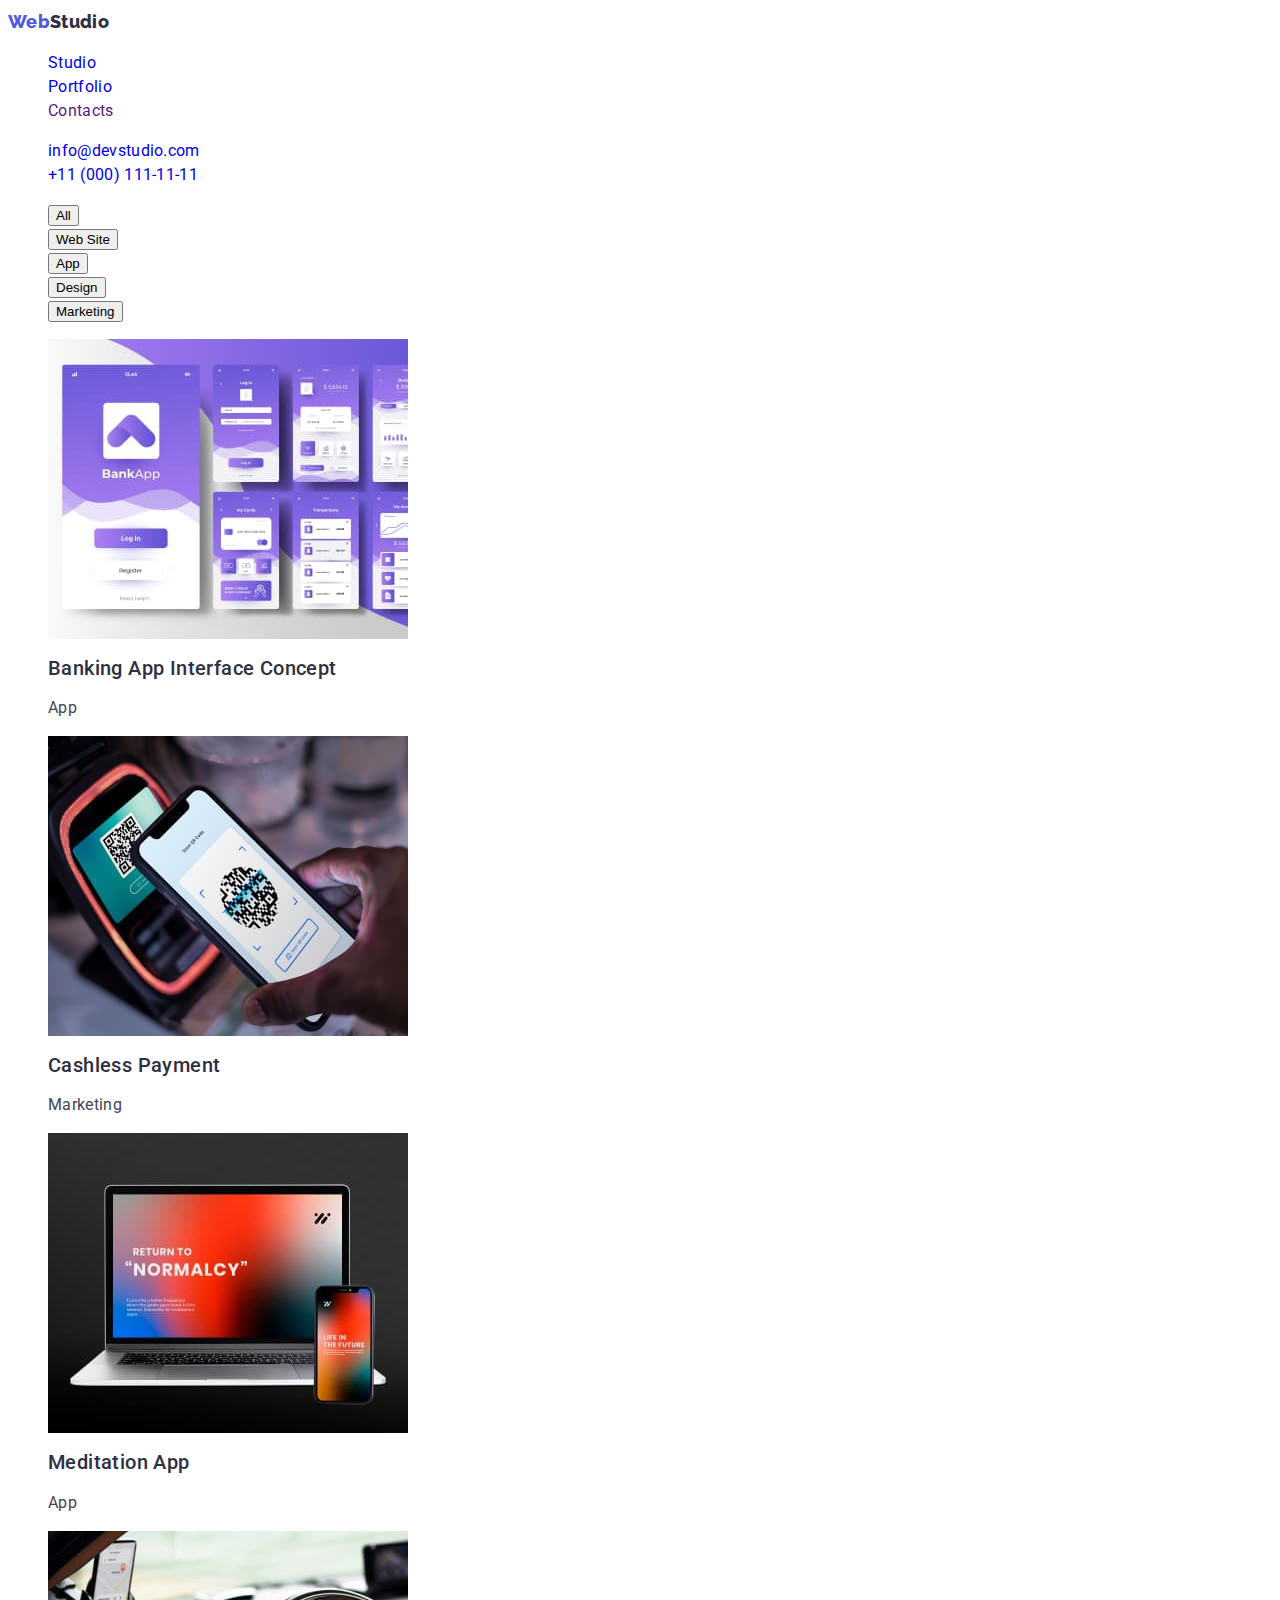
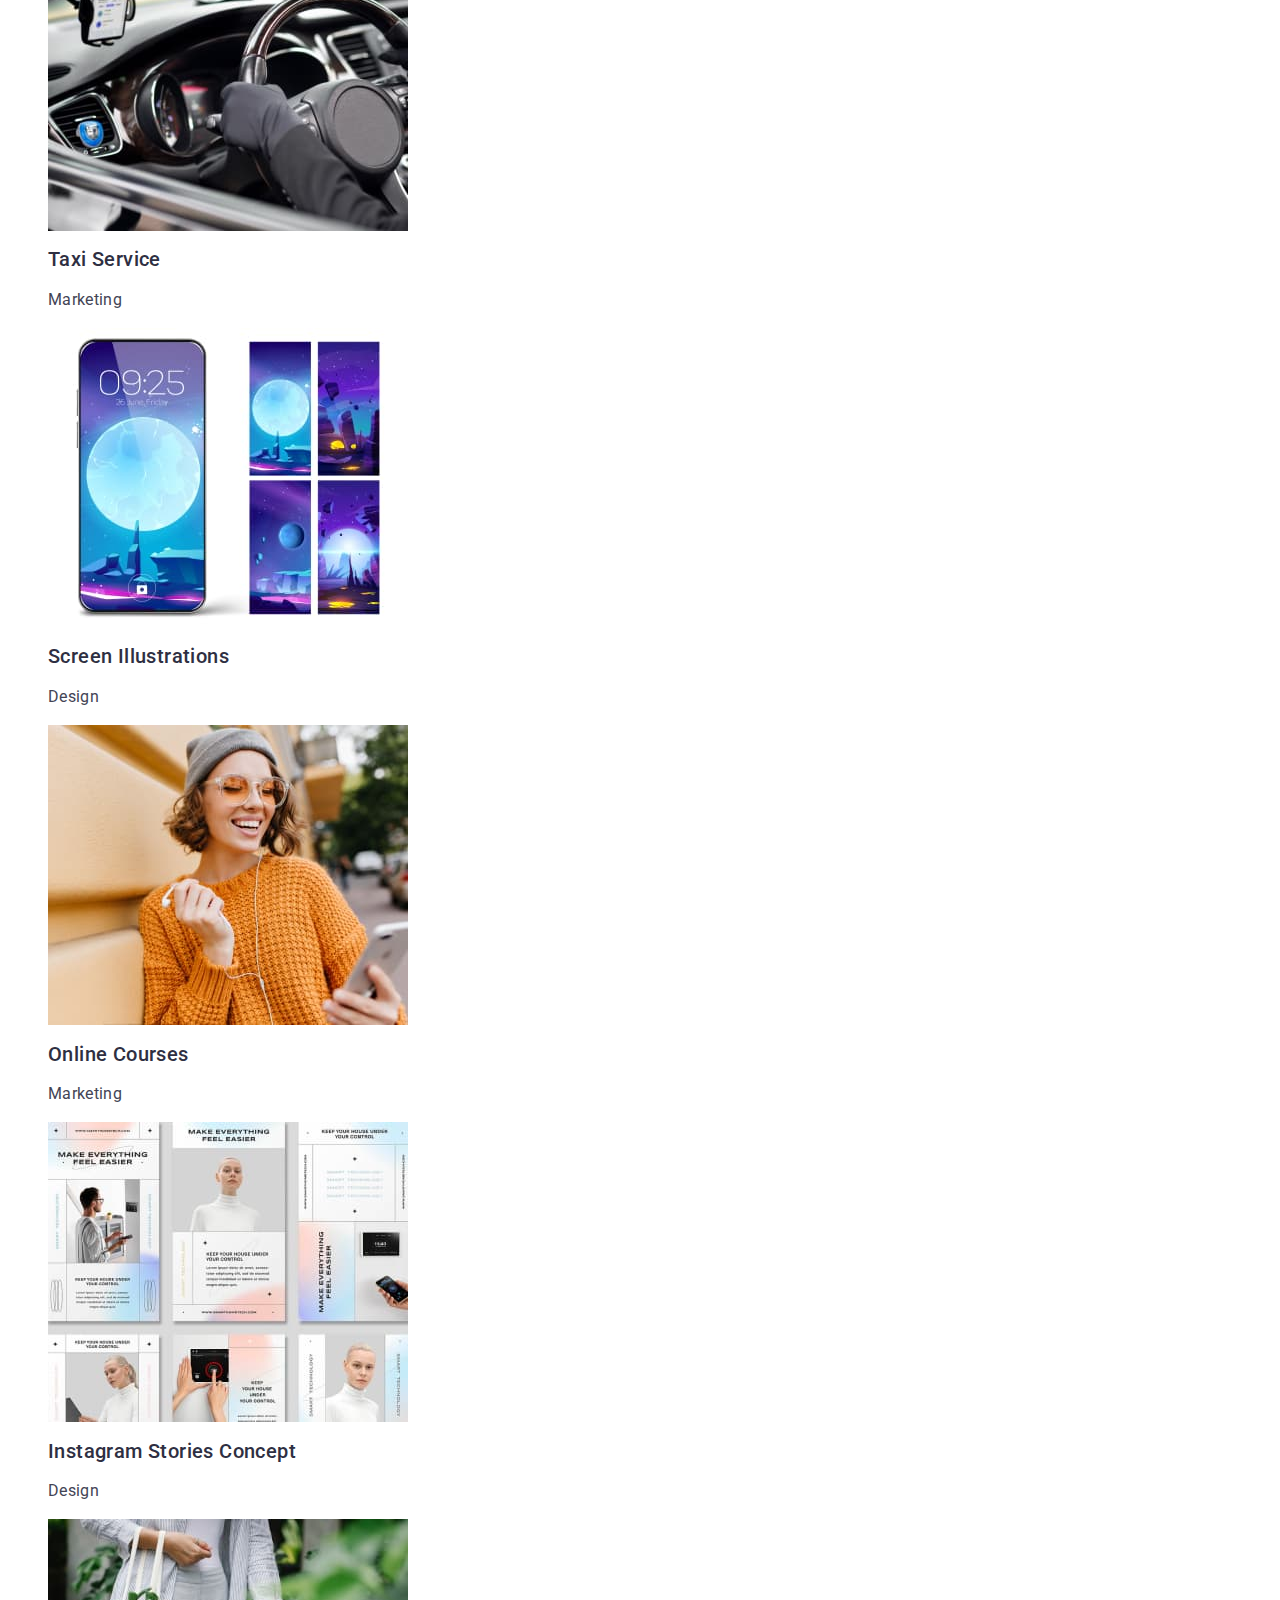
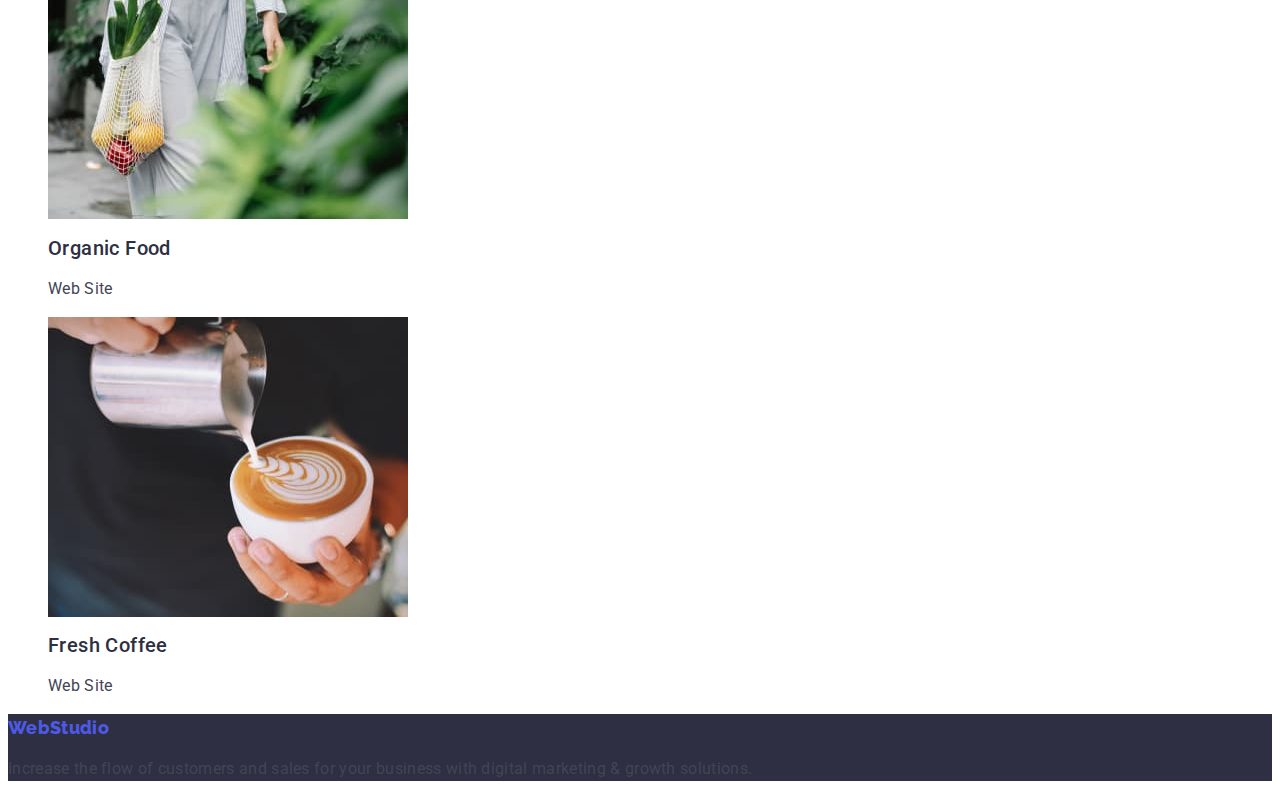
==== portfolio.html @ 710c5936 "create-start" ====
<!DOCTYPE html>
<html lang="en">
  <head>
    <meta charset="UTF-8" />
    <meta http-equiv="X-UA-Compatible" content="IE=edge" />
    <meta name="viewport" content="width=device-width, initial-scale=1.0" />
    <title>WebStudio</title>
    <link rel="preconnect" href="https://fonts.googleapis.com" />
    <link rel="preconnect" href="https://fonts.gstatic.com" crossorigin />
    <link rel="preconnect" href="https://fonts.googleapis.com" />
    <link rel="preconnect" href="https://fonts.gstatic.com" crossorigin />
    <link
      href="https://fonts.googleapis.com/css2?family=Raleway:wght@800&family=Roboto:wght@500;700&display=swap"
      rel="stylesheet"
    />
    <link rel="stylesheet" href="./css/style.css" />
  </head>
  <body class="page">
    <header>
      <nav>
        <a href="./index.html" class="header-logo link"
          >Web<span class="header-logo-accent">Studio</span></a
        >

        <ul class="site-nav-list list">
          <li>
            <a href="./index.html" class="site-nav-link link">Studio</a>
          </li>
          <li>
            <a href="./portfolio.html" class="site-nav-link link">Portfolio</a>
          </li>
          <li>
            <a href="" class="site-nav-link link">Contacts</a>
          </li>
        </ul>
      </nav>
      <address class="main-address">
        <ul class="contacts list">
          <li>
            <a href="mailto:info@devstudio.com" class="contacts-link link"
              >info@devstudio.com</a
            >
          </li>
          <li>
            <a href="tel:+110001111111" class="contacts-link link"
              >+11 (000) 111-11-11</a
            >
          </li>
        </ul>
      </address>
    </header>
    <main>
      <!-- Section Filter -->
      <section>
        <h1 hidden>Gallery</h1>
        <ul class="filters-list list">
          <li>
            <button type="button" class="filter-btn">All</button>
          </li>
          <li>
            <button type="button" class="filter-btn">Web Site</button>
          </li>
          <li>
            <button type="button" class="filter-btn">App</button>
          </li>
          <li>
            <button type="button" class="filter-btn">Design</button>
          </li>
          <li>
            <button type="button" class="filter-btn">Marketing</button>
          </li>
        </ul>

        <ul class="portfolio-list list">
          <li class="portfolio-item">
            <a class="portfolio-link link" href="">
              <img
                src="./images/portfolio/banking.jpg"
                alt="banking"
                width="360"
              />
              <h2 class="card-title">Banking App Interface Concept</h2>
              <p class="card-types">App</p>
            </a>
          </li>

          <li class="portfolio-item">
            <a class="portfolio-link link" href="">
              <img
                src="./images/portfolio/cashless.jpg"
                alt="cashless"
                width="360"
              />
              <h2 class="card-title">Cashless Payment</h2>
              <p class="card-types">Marketing</p>
            </a>
          </li>

          <li class="portfolio-item">
            <a class="portfolio-link link" href="">
              <img
                src="./images/portfolio/meditation.jpg"
                alt="meditation app"
                width="360"
              />
              <h2 class="card-title">Meditation App</h2>
              <p class="card-types">App</p>
            </a>
          </li>

          <li class="portfolio-item">
            <a class="portfolio-link link" href="">
              <img
                src="./images/portfolio/taxi-service.jpg"
                alt="taxi-service"
                width="360"
              />
              <h2 class="card-title">Taxi Service</h2>
              <p class="card-types">Marketing</p>
            </a>
          </li>

          <li class="portfolio-item">
            <a class="portfolio-link link" href="">
              <img
                src="./images/portfolio/screen.jpg"
                alt="screen"
                width="360"
              />
              <h2 class="card-title">Screen Illustrations</h2>
              <p class="card-types">Design</p>
            </a>
          </li>

          <li class="portfolio-item">
            <a class="portfolio-link link" href="">
              <img
                src="./images/portfolio/online-courses.jpg"
                alt="online courses"
                width="360"
              />
              <h2 class="card-title">Online Courses</h2>
              <p class="card-types">Marketing</p>
            </a>
          </li>

          <li class="portfolio-item">
            <a class="portfolio-link link" href="">
              <img
                src="./images/portfolio/instagram.jpg"
                alt="instagram stories"
                width="360"
              />
              <h2 class="card-title">Instagram Stories Concept</h2>
              <p class="card-types">Design</p>
            </a>
          </li>

          <li class="portfolio-item">
            <a class="portfolio-link link" href="">
              <img
                src="./images/portfolio/organic-food.jpg"
                alt="organic food"
                width="360"
              />
              <h2 class="card-title">Organic Food</h2>
              <p class="card-types">Web Site</p>
            </a>
          </li>

          <li class="portfolio-item">
            <a class="portfolio-link link" href="">
              <img
                src="./images/portfolio/fresh-coffee.jpg"
                alt="fresh coffee"
                width="360"
              />
              <h2 class="card-title">Fresh Coffee</h2>
              <p class="card-types">Web Site</p>
            </a>
          </li>
        </ul>
      </section>
    </main>
    <footer class="footer-main">
      <a href="./index.html" class="header-logo link"
        >Web<span class="footer-logo">Studio</span></a
      >
      <p class="footer-info">
        Increase the flow of customers and sales for your business with digital
        marketing & growth solutions.
      </p>
    </footer>
  </body>
</html>
<!-- comment -->
---- css/style.css ----
body {
    color: var(--primary-text-color);
    font-family: 'Roboto', sans-serif;
    font-size: 16px;
    line-height: 1.5;
    letter-spacing: 0.02em;
    background-color: var(--hero-color);
}

img {
    display: block;
}

:root {
    --primary-text-color: #434455;
    --title-text-color: #2e2f42;
    --accent-color: #4d5ae5;
    --hero-color: #ffffff;
    --button-second-color: #404bbf;
    --footer-logo-color: #F4F4FD;
    --filter-border-color: #E7E9FC;
}

.visually-hidden {
    position: absolute;
    white-space: nowrap;
    width: 1px;
    height: 1px;
    overflow: hidden;
    border: 0;
    padding: 0;
    clip: rect(0 0 0 0);
    clip-path: inset(50%);
    margin: -1px;
}

.list {
    list-style: none;
}

.link {
    text-decoration: none;
}

/* Header */

.header-logo {
    color: var(--title-text-color);
    color: var(--accent-color);
    font-weight: 800;
    font-family: 'Raleway', sans-serif;
    font-size: 18px;
}

.header-logo-accent {
    color: var(--accent-color);
    color: var(--title-text-color);
}


img {
    color: var(--button-second-color);
}

.site-nav-link.current {
    color: var(--accent-color);
}


.main-address {
    font-style: normal;
}

/* About Section */




.about-title {
    color: var(--title-text-color);
    font-weight: 700;
    font-weight: 500;
    font-size: 20px;
    line-height: 1.2;
    letter-spacing: 0.02em;

}

/* Footer */

.footer-main {
    background-color: var(--title-text-color);
}


.card-title {
    font-weight: 500;
    font-size: 20px;
    line-height: 1.5;
    line-height: 1.2;
    letter-spacing: 0.02em;
    color: var(--title-text-color);
}

.card-types {
    color: var(--primary-text-color);
    font-size: 16px;
    line-height: 1.5;
    letter-spacing: 0.02em;
}
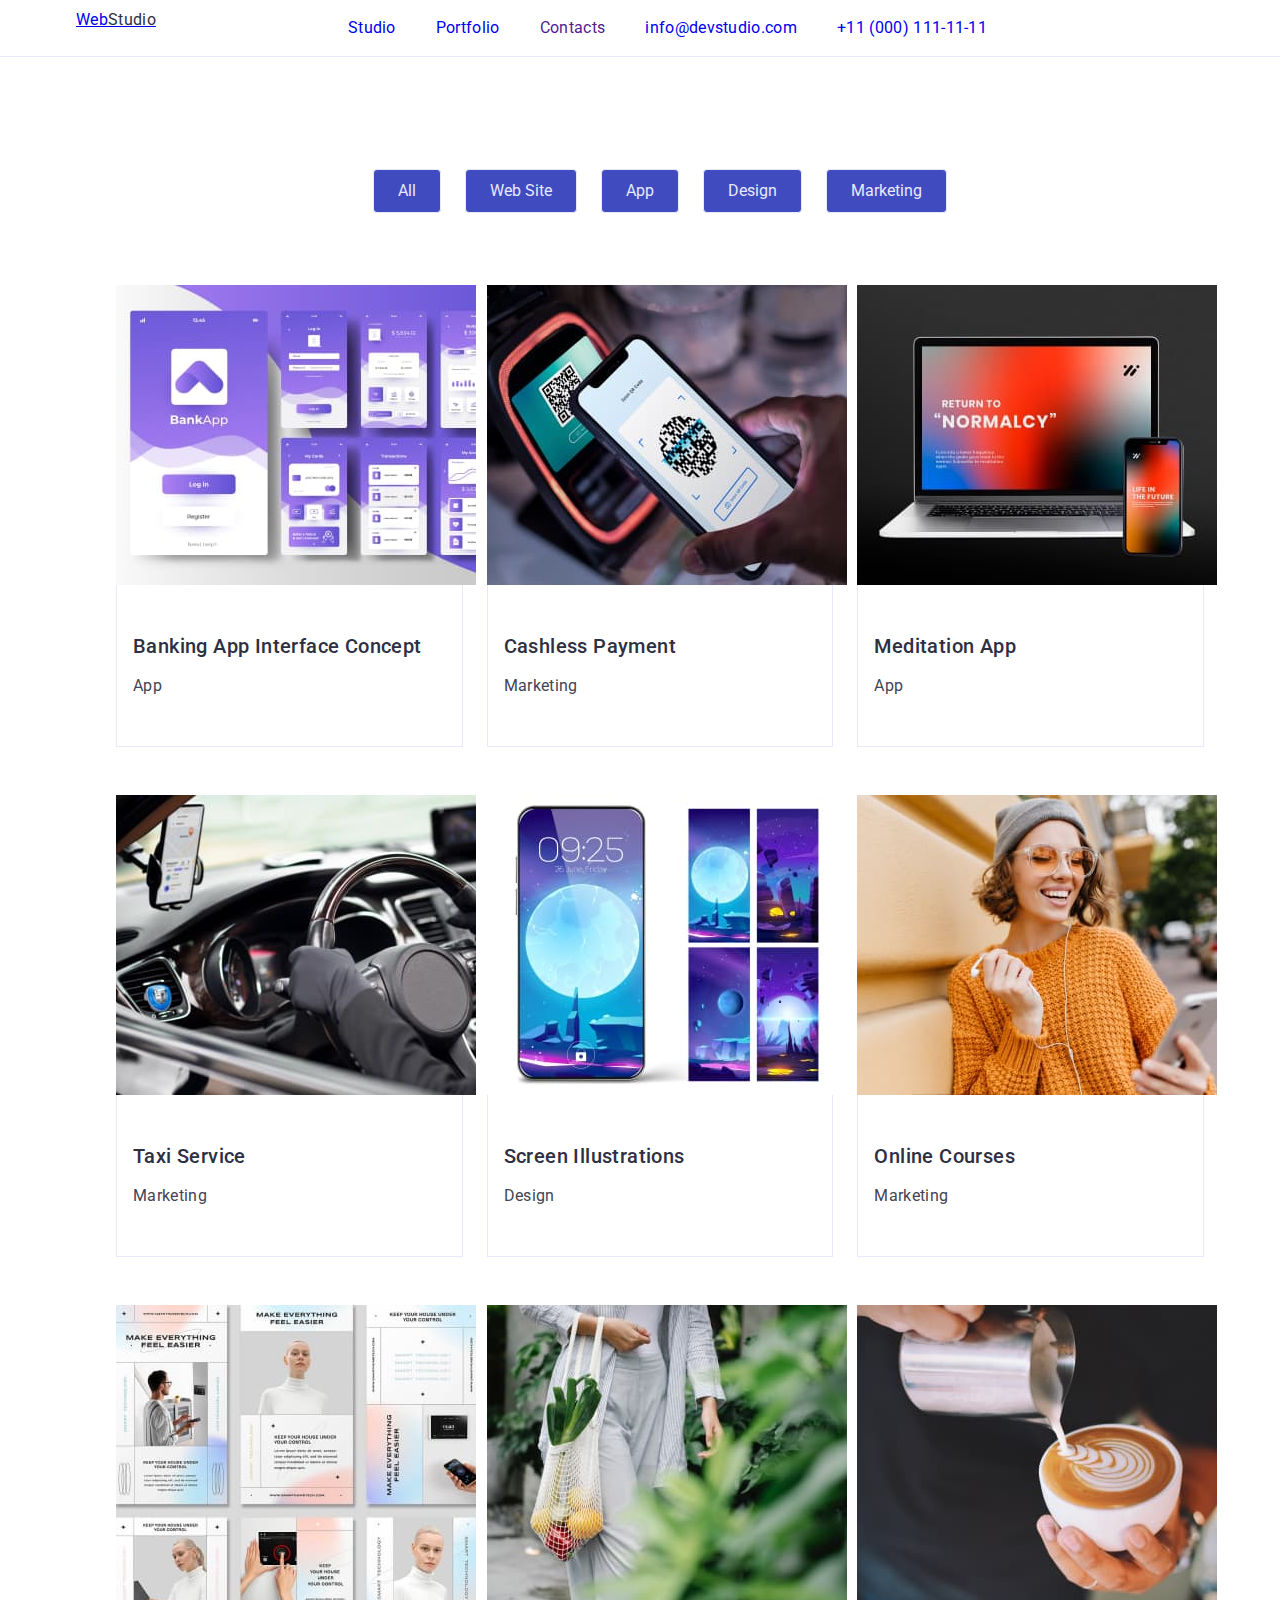
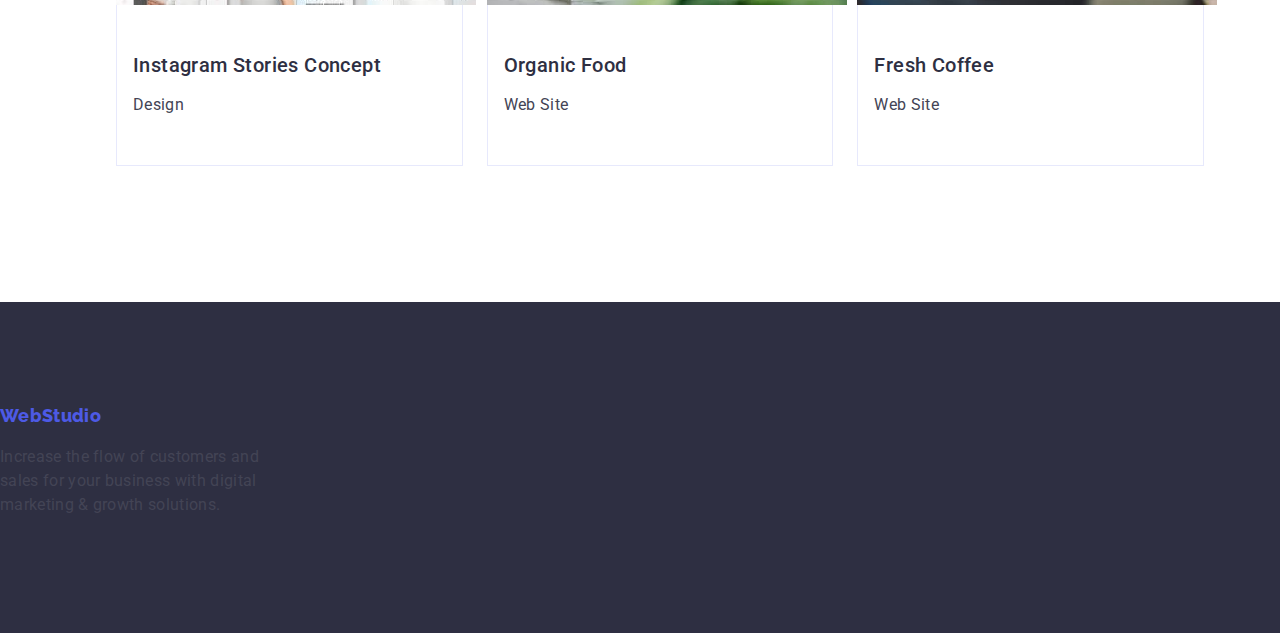
==== commit b4d6ebd4: "validator" ====
--- a/portfolio.html
+++ b/portfolio.html
@@ -13,174 +13,203 @@
       href="https://fonts.googleapis.com/css2?family=Raleway:wght@800&family=Roboto:wght@500;700&display=swap"
       rel="stylesheet"
     />
+    <link
+      rel="stylesheet"
+      href="https://cdn.jsdelivr.net/npm/modern-normalize@1.1.0/modern-normalize.min.css"
+    />
     <link rel="stylesheet" href="./css/style.css" />
   </head>
   <body class="page">
-    <header>
-      <nav>
-        <a href="./index.html" class="header-logo link"
-          >Web<span class="header-logo-accent">Studio</span></a
-        >
-
-        <ul class="site-nav-list list">
-          <li>
-            <a href="./index.html" class="site-nav-link link">Studio</a>
-          </li>
-          <li>
-            <a href="./portfolio.html" class="site-nav-link link">Portfolio</a>
-          </li>
-          <li>
-            <a href="" class="site-nav-link link">Contacts</a>
-          </li>
-        </ul>
-      </nav>
-      <address class="main-address">
-        <ul class="contacts list">
-          <li>
-            <a href="mailto:info@devstudio.com" class="contacts-link link"
-              >info@devstudio.com</a
-            >
-          </li>
-          <li>
-            <a href="tel:+110001111111" class="contacts-link link"
-              >+11 (000) 111-11-11</a
-            >
-          </li>
-        </ul>
-      </address>
+    <header class="header-page">
+      <div class="container-nav">
+        <nav class="portfolio">
+          <a href="./index.html" class="header-logo-link"
+            >Web<span class="header-logo-accent">Studio</span></a
+          >
+
+          <ul class="site-nav-list list">
+            <li>
+              <a href="./index.html" class="site-nav-link link">Studio</a>
+            </li>
+            <li>
+              <a href="./portfolio.html" class="site-nav-link link"
+                >Portfolio</a
+              >
+            </li>
+            <li>
+              <a href="" class="site-nav-link link">Contacts</a>
+            </li>
+          </ul>
+        </nav>
+        <address class="main-address">
+          <ul class="contacts list">
+            <li>
+              <a href="mailto:info@devstudio.com" class="contacts-link link"
+                >info@devstudio.com</a
+              >
+            </li>
+            <li>
+              <a href="tel:+110001111111" class="contacts-link link"
+                >+11 (000) 111-11-11</a
+              >
+            </li>
+          </ul>
+        </address>
+      </div>
     </header>
     <main>
       <!-- Section Filter -->
-      <section>
-        <h1 hidden>Gallery</h1>
-        <ul class="filters-list list">
-          <li>
-            <button type="button" class="filter-btn">All</button>
-          </li>
-          <li>
-            <button type="button" class="filter-btn">Web Site</button>
-          </li>
-          <li>
-            <button type="button" class="filter-btn">App</button>
-          </li>
-          <li>
-            <button type="button" class="filter-btn">Design</button>
-          </li>
-          <li>
-            <button type="button" class="filter-btn">Marketing</button>
-          </li>
-        </ul>
-
-        <ul class="portfolio-list list">
-          <li class="portfolio-item">
-            <a class="portfolio-link link" href="">
-              <img
-                src="./images/portfolio/banking.jpg"
-                alt="banking"
-                width="360"
-              />
-              <h2 class="card-title">Banking App Interface Concept</h2>
-              <p class="card-types">App</p>
-            </a>
-          </li>
-
-          <li class="portfolio-item">
-            <a class="portfolio-link link" href="">
-              <img
-                src="./images/portfolio/cashless.jpg"
-                alt="cashless"
-                width="360"
-              />
-              <h2 class="card-title">Cashless Payment</h2>
-              <p class="card-types">Marketing</p>
-            </a>
-          </li>
-
-          <li class="portfolio-item">
-            <a class="portfolio-link link" href="">
-              <img
-                src="./images/portfolio/meditation.jpg"
-                alt="meditation app"
-                width="360"
-              />
-              <h2 class="card-title">Meditation App</h2>
-              <p class="card-types">App</p>
-            </a>
-          </li>
-
-          <li class="portfolio-item">
-            <a class="portfolio-link link" href="">
-              <img
-                src="./images/portfolio/taxi-service.jpg"
-                alt="taxi-service"
-                width="360"
-              />
-              <h2 class="card-title">Taxi Service</h2>
-              <p class="card-types">Marketing</p>
-            </a>
-          </li>
-
-          <li class="portfolio-item">
-            <a class="portfolio-link link" href="">
-              <img
-                src="./images/portfolio/screen.jpg"
-                alt="screen"
-                width="360"
-              />
-              <h2 class="card-title">Screen Illustrations</h2>
-              <p class="card-types">Design</p>
-            </a>
-          </li>
-
-          <li class="portfolio-item">
-            <a class="portfolio-link link" href="">
-              <img
-                src="./images/portfolio/online-courses.jpg"
-                alt="online courses"
-                width="360"
-              />
-              <h2 class="card-title">Online Courses</h2>
-              <p class="card-types">Marketing</p>
-            </a>
-          </li>
-
-          <li class="portfolio-item">
-            <a class="portfolio-link link" href="">
-              <img
-                src="./images/portfolio/instagram.jpg"
-                alt="instagram stories"
-                width="360"
-              />
-              <h2 class="card-title">Instagram Stories Concept</h2>
-              <p class="card-types">Design</p>
-            </a>
-          </li>
-
-          <li class="portfolio-item">
-            <a class="portfolio-link link" href="">
-              <img
-                src="./images/portfolio/organic-food.jpg"
-                alt="organic food"
-                width="360"
-              />
-              <h2 class="card-title">Organic Food</h2>
-              <p class="card-types">Web Site</p>
-            </a>
-          </li>
-
-          <li class="portfolio-item">
-            <a class="portfolio-link link" href="">
-              <img
-                src="./images/portfolio/fresh-coffee.jpg"
-                alt="fresh coffee"
-                width="360"
-              />
-              <h2 class="card-title">Fresh Coffee</h2>
-              <p class="card-types">Web Site</p>
-            </a>
-          </li>
-        </ul>
-      </section>
+      <div class="container">
+        <section class="menu-items">
+          <h1 hidden>Gallery</h1>
+          <ul class="filters-list list">
+            <li>
+              <button type="button" class="filter-btn">All</button>
+            </li>
+            <li>
+              <button type="button" class="filter-btn">Web Site</button>
+            </li>
+            <li>
+              <button type="button" class="filter-btn">App</button>
+            </li>
+            <li>
+              <button type="button" class="filter-btn">Design</button>
+            </li>
+            <li>
+              <button type="button" class="filter-btn">Marketing</button>
+            </li>
+          </ul>
+
+          <ul class="portfolio-list list">
+            <li class="portfolio-item">
+              <a class="portfolio-link link" href="">
+                <img
+                  src="./images/portfolio/banking.jpg"
+                  alt="banking"
+                  width="360"
+                />
+                <div class="name-сategory">
+                  <h2 class="card-title">Banking App Interface Concept</h2>
+                  <p class="card-types">App</p>
+                </div>
+              </a>
+            </li>
+
+            <li class="portfolio-item">
+              <a class="portfolio-link link" href="">
+                <img
+                  src="./images/portfolio/cashless.jpg"
+                  alt="cashless"
+                  width="360"
+                />
+                <div class="name-сategory">
+                  <h2 class="card-title">Cashless Payment</h2>
+                  <p class="card-types">Marketing</p>
+                </div>
+              </a>
+            </li>
+
+            <li class="portfolio-item">
+              <a class="portfolio-link link" href="">
+                <img
+                  src="./images/portfolio/meditation.jpg"
+                  alt="meditation app"
+                  width="360"
+                />
+                <div class="name-сategory">
+                  <h2 class="card-title">Meditation App</h2>
+                  <p class="card-types">App</p>
+                </div>
+              </a>
+            </li>
+
+            <li class="portfolio-item">
+              <a class="portfolio-link link" href="">
+                <img
+                  src="./images/portfolio/taxi-service.jpg"
+                  alt="taxi-service"
+                  width="360"
+                />
+
+                <div class="name-сategory">
+                  <h2 class="card-title">Taxi Service</h2>
+                  <p class="card-types">Marketing</p>
+                </div>
+              </a>
+            </li>
+
+            <li class="portfolio-item">
+              <a class="portfolio-link link" href="">
+                <img
+                  src="./images/portfolio/screen.jpg"
+                  alt="screen"
+                  width="360"
+                />
+                <div class="name-сategory">
+                  <h2 class="card-title">Screen Illustrations</h2>
+                  <p class="card-types">Design</p>
+                </div>
+              </a>
+            </li>
+
+            <li class="portfolio-item">
+              <a class="portfolio-link link" href="">
+                <img
+                  src="./images/portfolio/online-courses.jpg"
+                  alt="online courses"
+                  width="360"
+                />
+                <div class="name-сategory">
+                  <h2 class="card-title">Online Courses</h2>
+                  <p class="card-types">Marketing</p>
+                </div>
+              </a>
+            </li>
+
+            <li class="portfolio-item">
+              <a class="portfolio-link link" href="">
+                <img
+                  src="./images/portfolio/instagram.jpg"
+                  alt="instagram stories"
+                  width="360"
+                />
+                <div class="name-сategory">
+                  <h2 class="card-title">Instagram Stories Concept</h2>
+                  <p class="card-types">Design</p>
+                </div>
+              </a>
+            </li>
+
+            <li class="portfolio-item">
+              <a class="portfolio-link link" href="">
+                <img
+                  src="./images/portfolio/organic-food.jpg"
+                  alt="organic food"
+                  width="360"
+                />
+                <div class="name-сategory">
+                  <h2 class="card-title">Organic Food</h2>
+                  <p class="card-types">Web Site</p>
+                </div>
+              </a>
+            </li>
+
+            <li class="portfolio-item">
+              <a class="portfolio-link link" href="">
+                <img
+                  src="./images/portfolio/fresh-coffee.jpg"
+                  alt="fresh coffee"
+                  width="360"
+                />
+                <div class="name-сategory">
+                  <h2 class="card-title">Fresh Coffee</h2>
+                  <p class="card-types">Web Site</p>
+                </div>
+              </a>
+            </li>
+          </ul>
+        </section>
+      </div>
     </main>
     <footer class="footer-main">
       <a href="./index.html" class="header-logo link"
--- a/css/style.css
+++ b/css/style.css
@@ -34,6 +34,16 @@
     margin: -1px;
 }
 
+
+.container {
+
+    margin-left: auto;
+    margin-right: auto;
+    padding-left: 15px;
+    padding-right: 15px;
+    width: 1158px;
+}
+
 .list {
     list-style: none;
 }
@@ -43,6 +53,15 @@
 }
 
 /* Header */
+
+.header-nav {
+    border-bottom: 1px solid var(--filter-border-color);
+}
+
+.page-header {
+    display: flex;
+    align-items: center;
+}
 
 .header-logo {
     color: var(--title-text-color);
@@ -52,14 +71,34 @@
     font-size: 18px;
 }
 
+.header-logo {
+    margin-right: 76px;
+}
+
 .header-logo-accent {
     color: var(--accent-color);
     color: var(--title-text-color);
 }
 
+.site-nav-list {
+    display: flex;
+    gap: 40px;
+}
+
+.site-nav-link {
+    padding: 24px 0;
+
+}
+
+.contacts-list {
+    display: flex;
+    gap: 40px;
+
+}
 
 img {
     color: var(--button-second-color);
+    display: block;
 }
 
 .site-nav-link.current {
@@ -71,10 +110,57 @@
     font-style: normal;
 }
 
+.contacts {
+    display: flex;
+    gap: 40px;
+}
+
+/* Hero section */
+
+.hero {
+    padding: 188px 0;
+}
+
+.hero-title {
+    max-width: 496px;
+}
+
+.button {
+    display: block;
+    min-width: 169px;
+    height: 56px;
+    border: none;
+    background-color: #4d5ae5;
+    border-radius: 4px;
+    cursor: pointer;
+}
+
 /* About Section */
 
-
-
+.advantages {
+    padding: 120px 0;
+}
+
+.visually-hidden {
+    position: absolute;
+    overflow: hidden;
+    clip: rect(0 0 0 0);
+    height: 1px;
+    width: 1px;
+    margin-bottom: 8px;
+    padding: 0;
+    border: 0;
+}
+
+.about-list-list {
+    display: flex;
+    gap: 24px;
+}
+
+.list-about {
+    width: calc((100% - 72px) / 4);
+
+}
 
 .about-title {
     color: var(--title-text-color);
@@ -86,12 +172,77 @@
 
 }
 
+/*/ About section  */
+
+/* What are we doing section */
+.gallery {
+    padding-bottom: 120px;
+}
+
+.gallery-title {
+    margin-bottom: 72px;
+}
+
+
+.gallery-list-list {
+    display: flex;
+    gap: 24px;
+}
+
+
+.mobile-image {
+    calc((100% - 48px) / 3);
+}
+
+/* /What are we doing section */
+
+/* Team Section */
+.team {
+    padding: 120px 0;
+}
+
+.team-title {
+    margin-bottom: 72px;
+}
+
+.team-list-list {
+    display: flex;
+    gap: 24px;
+}
+
+.team-item {
+    width: calc((100% - 72px) / 4);
+    border-radius: 0px 0px 4px 4px;
+}
+
+.name-position {
+    padding: 32px 16px;
+}
+
+.team-subtitle {
+    text-align: center;
+    margin-bottom: 8px;
+}
+
+.team-rank {
+    text-align: center;
+    margin-bottom: 8px;
+
+}
+
+/* /Team Section */
+
 /* Footer */
 
 .footer-main {
     background-color: var(--title-text-color);
-}
-
+    padding: 100px 0;
+}
+
+.header-logo-link {
+    display: inline-block;
+    margin-bottom: 16px;
+}
 
 .card-title {
     font-weight: 500;
@@ -107,4 +258,110 @@
     font-size: 16px;
     line-height: 1.5;
     letter-spacing: 0.02em;
+}
+
+.footer-info {
+    max-width: 264px;
+}
+
+/* /Footer */
+
+
+/* PORTFOLIO */
+
+/* Hero*/
+.header-page {
+    border-bottom: 1px solid #e7e9fc;
+}
+
+.container-nav {
+    display: flex;
+    width: 1158px;
+    margin: 0 auto;
+    padding: 0 15px;
+
+}
+
+.portfolio {
+    display: flex;
+    align-items: center;
+}
+
+.header-logo-link {
+    margin-right: 76px;
+}
+
+.header-logo-accent {
+    margin-right: 76px;
+}
+
+.site-nav-list {
+    display: flex;
+    gap: 40px;
+}
+
+.site-nav-link {
+    padding: 24px 0;
+}
+
+.contacts {
+    display: flex;
+    gap: 40px;
+}
+
+/* /Hero */
+
+/* Filter */
+.menu-items {
+    padding-top: 96px;
+    padding-bottom: 120px;
+}
+
+.filters-list {
+    display: flex;
+    justify-content: center;
+    gap: 24px;
+    margin-bottom: 72px;
+
+}
+
+.filter-btn {
+    padding: 12px 24px;
+    border: 1px solid #e7e9fc;
+    background-color: #404BBF;
+    color: #E7E9FC;
+    border-radius: 4px;
+}
+
+.filter-btn:hover {
+    background-color: #E7E9FC;
+    color: #404BBF;
+    border: 1px solid transparent;
+}
+
+.filter-btn:focus {
+    background-color: #404BBF;
+    color: #E7E9FC;
+    border: 1px solid transparent;
+}
+
+.portfolio-list {
+    display: flex;
+    flex-wrap: wrap;
+    column-gap: 24px;
+    row-gap: 48px;
+}
+
+.portfolio-item {
+    width: calc((100% - 48px) / 3);
+}
+
+.name-сategory {
+    padding: 32px 16px;
+    border: 1px solid #e7e9fc;
+    border-top: none;
+}
+
+.card-title {
+    margin-bottom: 8px;
 }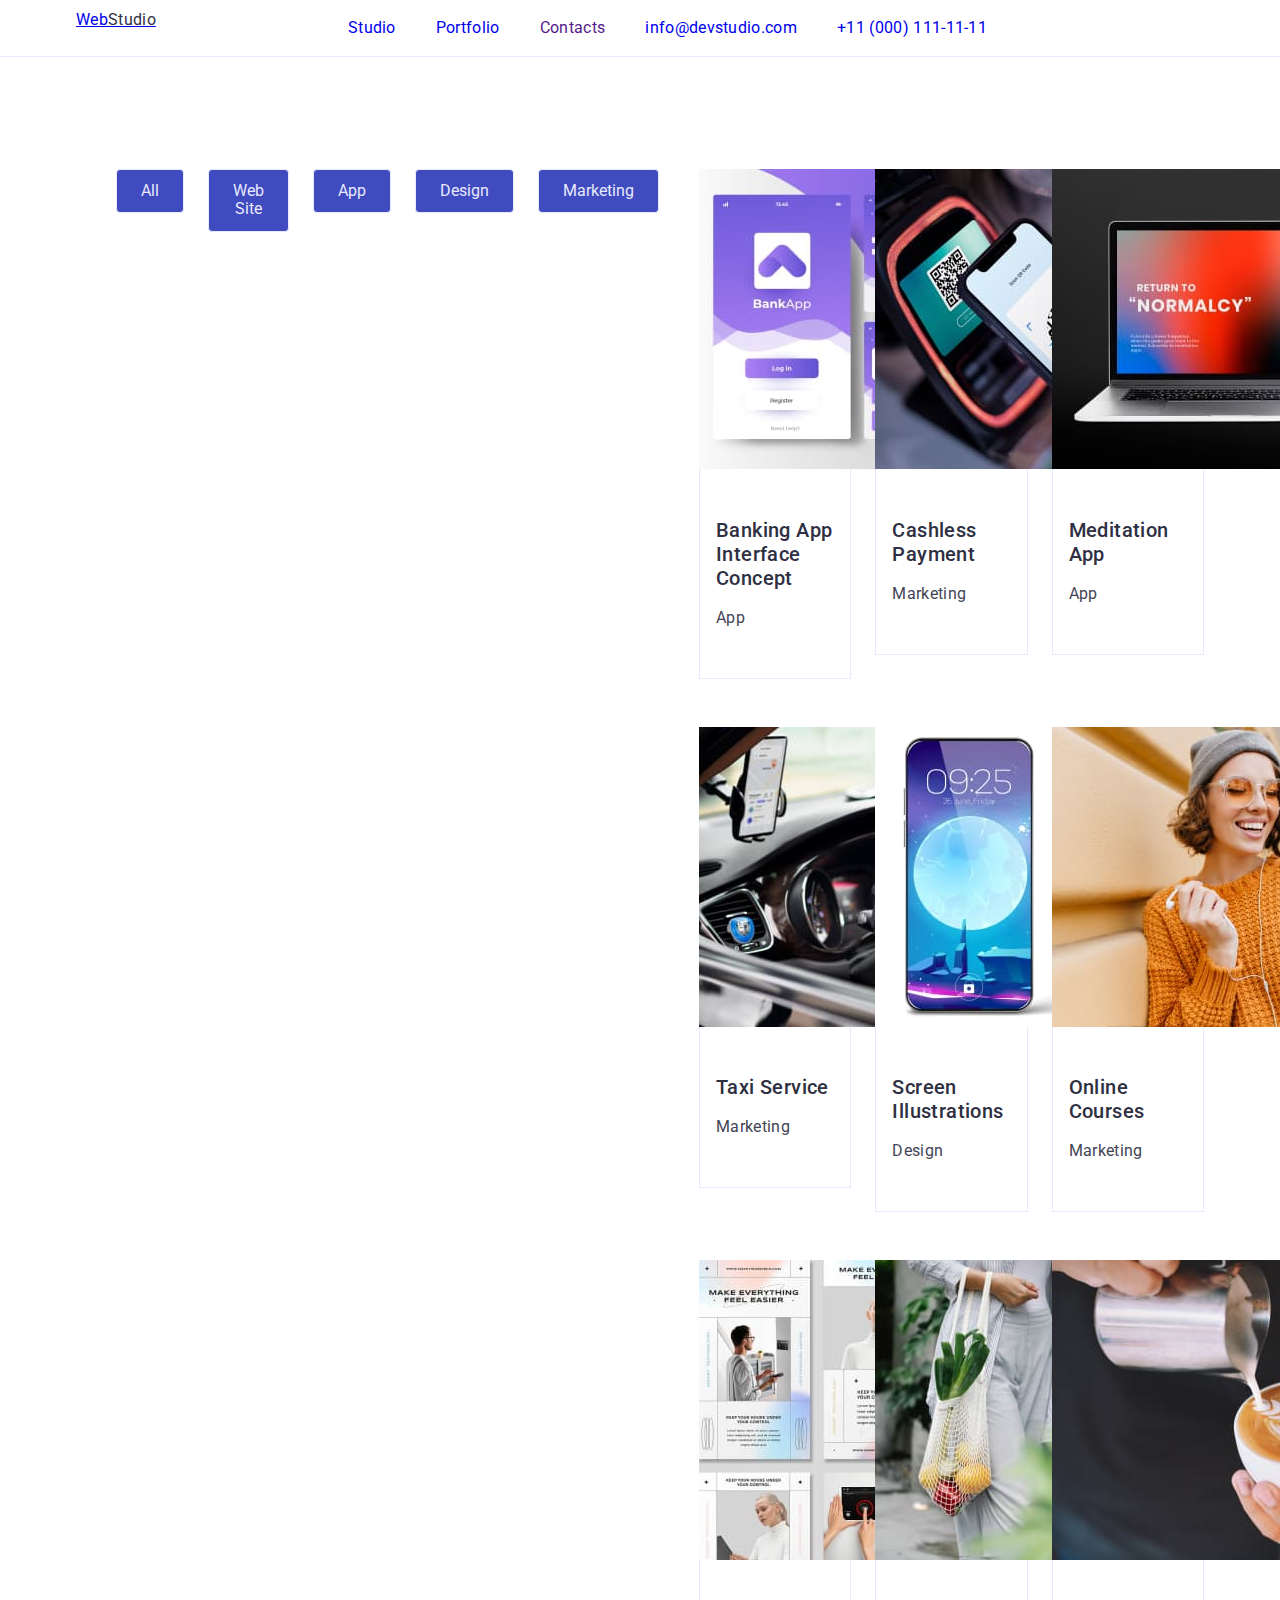
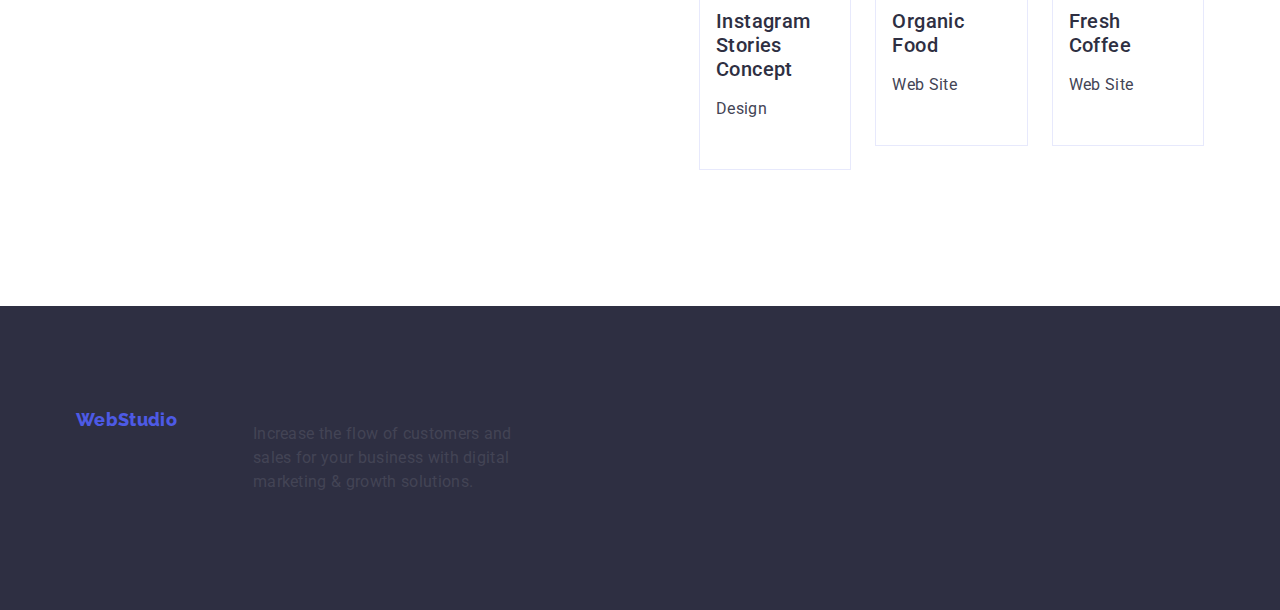
==== commit c6e38862: "change place" ====
--- a/portfolio.html
+++ b/portfolio.html
@@ -57,11 +57,12 @@
         </address>
       </div>
     </header>
+
+    <!-- Section Filter -->
     <main>
-      <!-- Section Filter -->
-      <div class="container">
-        <section class="menu-items">
-          <h1 hidden>Gallery</h1>
+      <section class="menu-items">
+        <div class="container">
+          <h1 class="visually-hidden">Gallery</h1>
           <ul class="filters-list list">
             <li>
               <button type="button" class="filter-btn">All</button>
@@ -208,17 +209,19 @@
               </a>
             </li>
           </ul>
-        </section>
-      </div>
+        </div>
+      </section>
     </main>
     <footer class="footer-main">
-      <a href="./index.html" class="header-logo link"
-        >Web<span class="footer-logo">Studio</span></a
-      >
-      <p class="footer-info">
-        Increase the flow of customers and sales for your business with digital
-        marketing & growth solutions.
-      </p>
+      <div class="container">
+        <a href="./index.html" class="header-logo link"
+          >Web<span class="footer-logo">Studio</span></a
+        >
+        <p class="footer-info">
+          Increase the flow of customers and sales for your business with
+          digital marketing & growth solutions.
+        </p>
+      </div>
     </footer>
   </body>
 </html>
--- a/css/style.css
+++ b/css/style.css
@@ -34,9 +34,9 @@
     margin: -1px;
 }
 
-
+/* Hero */
 .container {
-
+    display: flex;
     margin-left: auto;
     margin-right: auto;
     padding-left: 15px;
@@ -52,11 +52,19 @@
     text-decoration: none;
 }
 
+.hero-title {
+    max-width: 496px;
+}
+
 /* Header */
 
 .header-nav {
     border-bottom: 1px solid var(--filter-border-color);
-}
+
+}
+
+
+
 
 .page-header {
     display: flex;
@@ -127,13 +135,17 @@
 
 .button {
     display: block;
+    margin: center;
     min-width: 169px;
     height: 56px;
     border: none;
     background-color: #4d5ae5;
     border-radius: 4px;
     cursor: pointer;
-}
+
+}
+
+
 
 /* About Section */
 
@@ -179,6 +191,8 @@
     padding-bottom: 120px;
 }
 
+
+
 .gallery-title {
     margin-bottom: 72px;
 }
@@ -192,7 +206,10 @@
 
 .mobile-image {
     calc((100% - 48px) / 3);
-}
+
+}
+
+
 
 /* /What are we doing section */
 
@@ -201,7 +218,19 @@
     padding: 120px 0;
 }
 
-.team-title {
+
+.container {
+    display: flex;
+    margin-left: auto;
+    margin-right: auto;
+    padding-left: 15px;
+    padding-right: 15px;
+    width: 1158px;
+}
+
+
+
+.team-title-common-title {
     margin-bottom: 72px;
 }
 
@@ -226,7 +255,7 @@
 
 .team-rank {
     text-align: center;
-    margin-bottom: 8px;
+
 
 }
 
@@ -237,6 +266,15 @@
 .footer-main {
     background-color: var(--title-text-color);
     padding: 100px 0;
+}
+
+.container {
+    display: flex;
+    margin-left: auto;
+    margin-right: auto;
+    padding-left: 15px;
+    padding-right: 15px;
+    width: 1158px;
 }
 
 .header-logo-link {
@@ -282,6 +320,7 @@
 
 }
 
+
 .portfolio {
     display: flex;
     align-items: center;
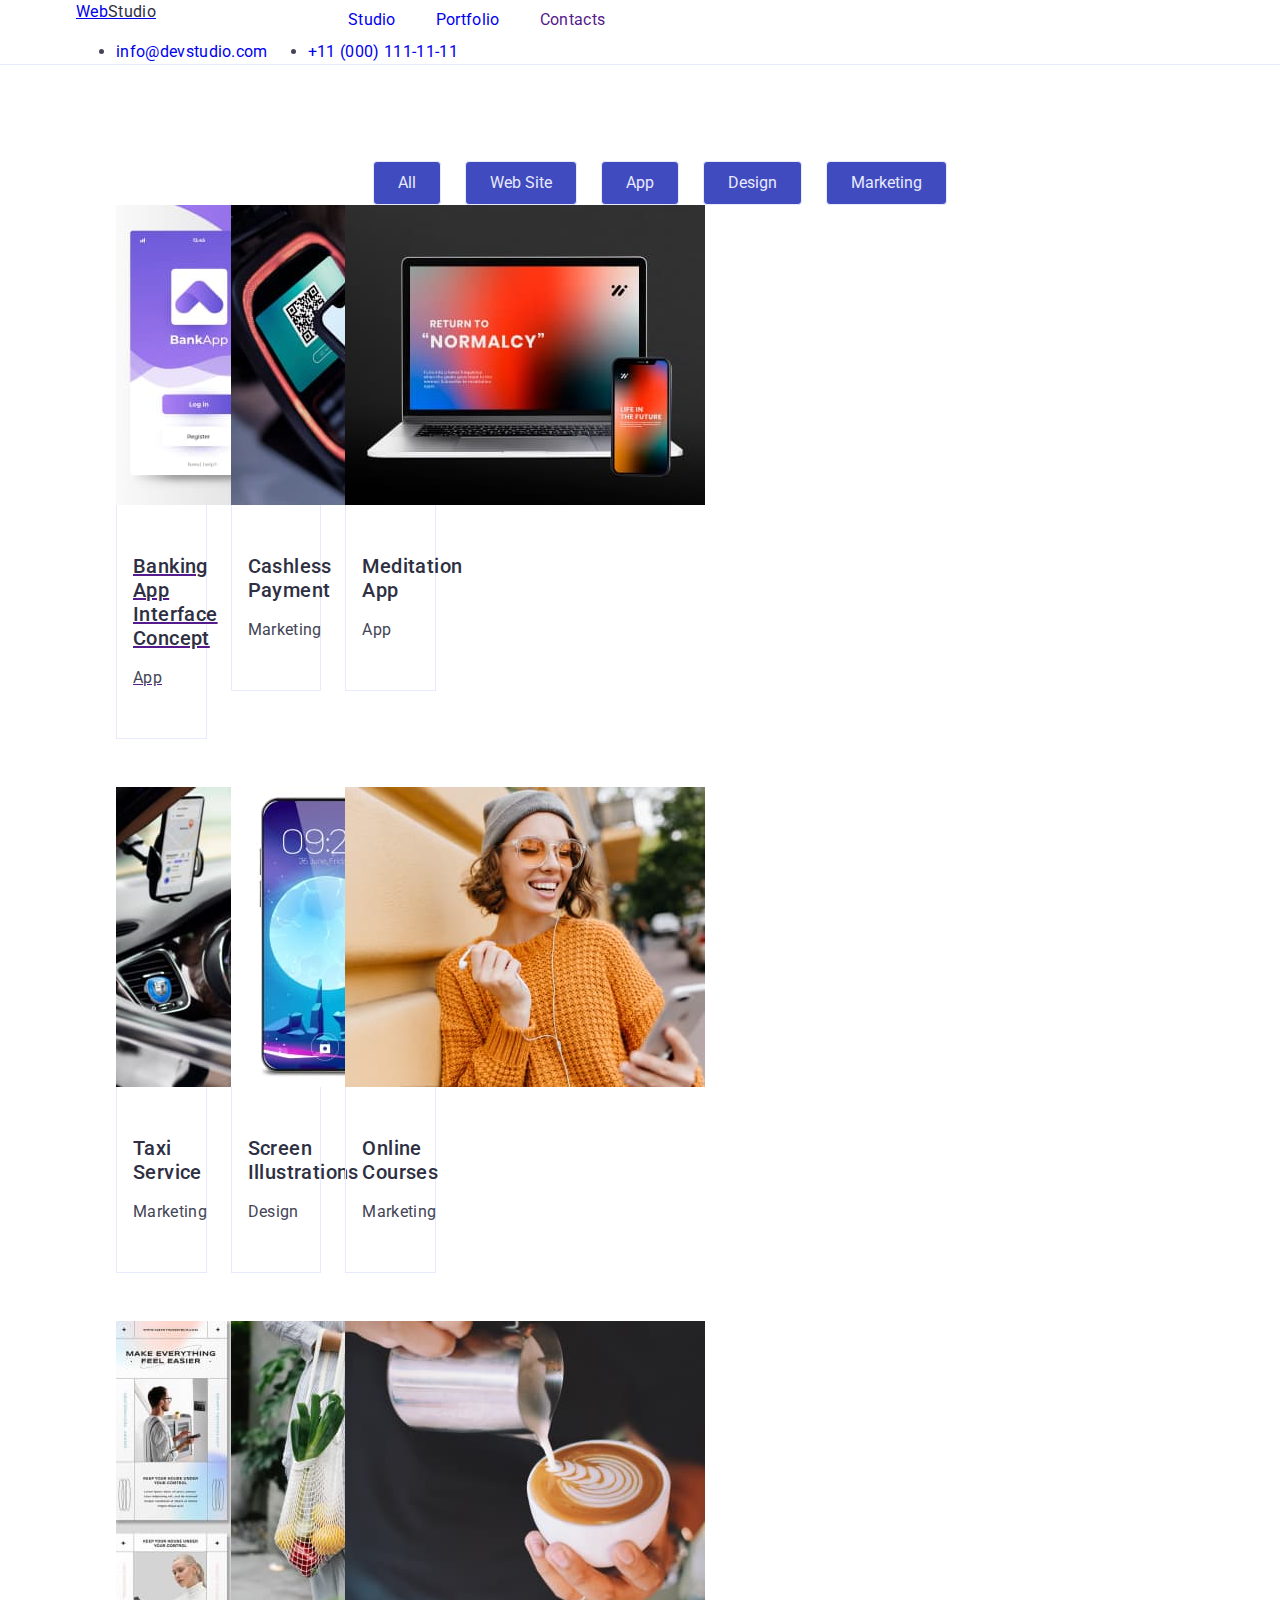
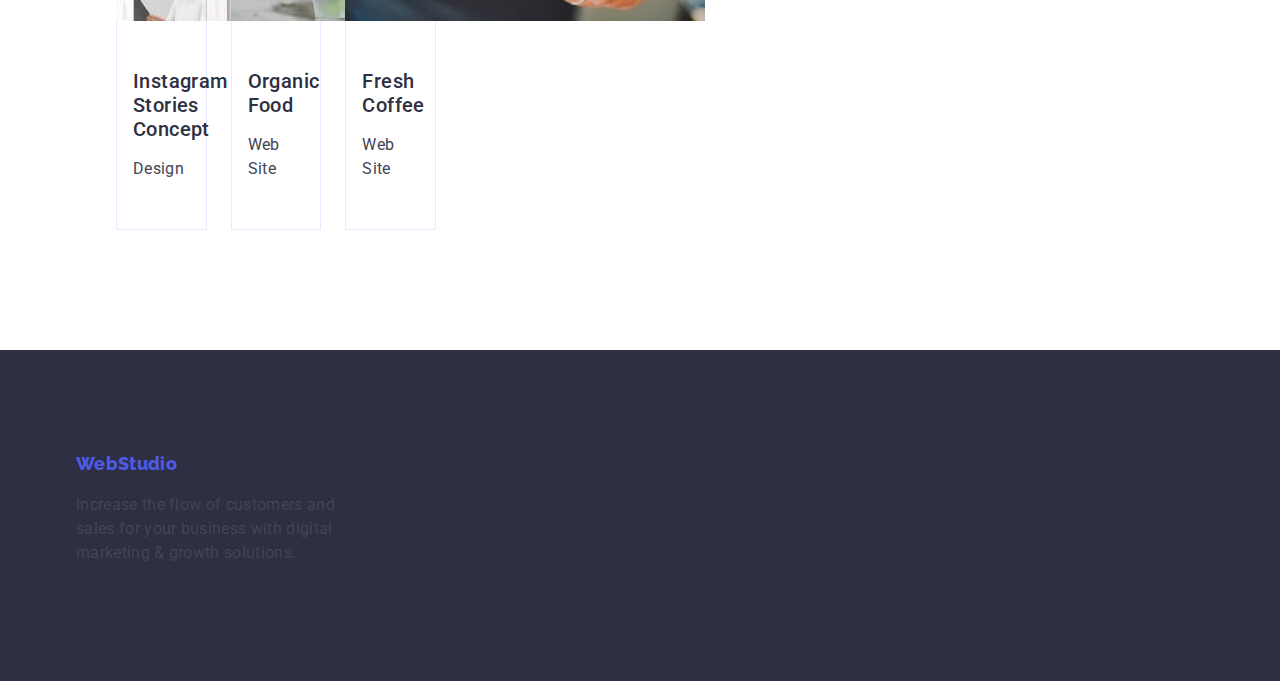
==== commit c083d1ad: "calc and hidden" ====
--- a/portfolio.html
+++ b/portfolio.html
@@ -21,7 +21,7 @@
   </head>
   <body class="page">
     <header class="header-page">
-      <div class="container-nav">
+      <div class="container">
         <nav class="portfolio">
           <a href="./index.html" class="header-logo-link"
             >Web<span class="header-logo-accent">Studio</span></a
@@ -42,7 +42,7 @@
           </ul>
         </nav>
         <address class="main-address">
-          <ul class="contacts list">
+          <ul class="contacts-list">
             <li>
               <a href="mailto:info@devstudio.com" class="contacts-link link"
                 >info@devstudio.com</a
@@ -76,14 +76,13 @@
             <li>
               <button type="button" class="filter-btn">Design</button>
             </li>
-            <li>
               <button type="button" class="filter-btn">Marketing</button>
             </li>
           </ul>
-
+          
           <ul class="portfolio-list list">
             <li class="portfolio-item">
-              <a class="portfolio-link link" href="">
+              <a class="portfolio-link-link" href="">
                 <img
                   src="./images/portfolio/banking.jpg"
                   alt="banking"
--- a/css/style.css
+++ b/css/style.css
@@ -19,6 +19,326 @@
     --button-second-color: #404bbf;
     --footer-logo-color: #F4F4FD;
     --filter-border-color: #E7E9FC;
+}
+
+
+
+/* Hero */
+.container {
+    margin-left: auto;
+    margin-right: auto;
+    padding-left: 15px;
+    padding-right: 15px;
+    width: 1158px;
+}
+
+.list {
+    list-style: none;
+}
+
+.link {
+    text-decoration: none;
+}
+
+.hero-title {
+    max-width: 496px;
+}
+
+/* Header */
+
+.header-nav {
+    border-bottom: 1px solid var(--filter-border-color);
+
+}
+
+
+
+
+.page-header {
+    display: flex;
+    align-items: center;
+}
+
+.header-logo {
+    color: var(--title-text-color);
+    color: var(--accent-color);
+    font-weight: 800;
+    font-family: 'Raleway', sans-serif;
+    font-size: 18px;
+}
+
+.header-logo {
+    margin-right: 76px;
+}
+
+.header-logo-accent {
+    color: var(--accent-color);
+    color: var(--title-text-color);
+}
+
+.site-nav-list {
+    display: flex;
+    gap: 40px;
+    margin: 0;
+    margin-bottom: 0;
+}
+
+.site-nav-link {
+    padding: 24px 0;
+
+}
+
+.contacts-list {
+    display: flex;
+    gap: 40px;
+    margin: 0;
+    margin-bottom: 0;
+}
+
+img {
+    color: var(--button-second-color);
+    display: block;
+}
+
+.site-nav-link.current {
+    color: var(--accent-color);
+}
+
+
+.main-address {
+    font-style: normal;
+}
+
+.contacts {
+    display: flex;
+    gap: 40px;
+}
+
+/* Hero section */
+
+.hero {
+    padding: 188px 0;
+}
+
+.hero-title {
+    max-width: 496px;
+}
+
+.button {
+    display: block;
+    margin: center;
+    min-width: 169px;
+    height: 56px;
+    border: none;
+    background-color: #4d5ae5;
+    border-radius: 4px;
+    cursor: pointer;
+
+}
+
+
+
+/* About Section */
+
+.advantages {
+    padding: 120px 0;
+}
+
+.container {
+    margin-left: auto;
+    margin-right: auto;
+    padding-left: 0 15px;
+    padding-right: 0 15px;
+    width: 1158px;
+}
+
+
+.visually-hidden {
+    position: absolute;
+    width: 1px;
+    height: 1px;
+    margin: -1px;
+    border: 0;
+    padding: 0;
+    white-space: nowrap;
+    clip-path: inset(100%);
+    clip: rect(0 0 0 0);
+    overflow: hidden;
+}
+
+.about-list-list {
+    display: flex;
+    gap: 24px;
+    margin: 0;
+    margin-bottom: 0;
+}
+
+.list-about {
+    width: calc((100% - 3 * 24px) / 4);
+
+}
+
+.about-title {
+    color: var(--title-text-color);
+    font-weight: 700;
+    font-weight: 500;
+    font-size: 20px;
+    line-height: 1.2;
+    letter-spacing: 0.02em;
+    margin-bottom: 8px;
+}
+
+/*/ About section  */
+
+/* What are we doing section */
+
+.gallery {
+    padding-bottom: 120px;
+}
+
+
+
+.gallery-title {
+    margin-bottom: 72px;
+}
+
+
+.gallery-list-list {
+    display: flex;
+    gap: 24px;
+    margin: 0;
+    margin-bottom: 0;
+}
+
+
+.mobile-image {
+    width: calc((100% - 48px) / 3);
+
+
+}
+
+
+.gallery-title-common-title {
+    margin-bottom: 72px;
+}
+
+/* /What are we doing section */
+
+/* Team Section */
+.team {
+    padding: 120px 0;
+}
+
+
+.container {
+    margin-left: auto;
+    margin-right: auto;
+    padding-left: 15px;
+    padding-right: 15px;
+    width: 1158px;
+}
+
+
+
+.team-title-common-title {
+    margin-bottom: 72px;
+}
+
+.team-list-list {
+    display: flex;
+    gap: 24px;
+    margin: 0;
+    margin-bottom: 0;
+}
+
+.team-item {
+    width: calc((100% - 3 * 24px) / 4);
+    border-radius: 0px 0px 4px 4px;
+}
+
+.name-position {
+    padding: 32px 16px;
+}
+
+.team-subtitle {
+    text-align: center;
+    margin-bottom: 8px;
+}
+
+.team-rank {
+    text-align: center;
+
+
+}
+
+/* /Team Section */
+
+/* Footer */
+
+.footer-main {
+    background-color: var(--title-text-color);
+    padding: 100px 0;
+}
+
+.container {
+    margin-left: auto;
+    margin-right: auto;
+    padding-left: 15px;
+    padding-right: 15px;
+    width: 1158px;
+}
+
+.header-logo-link {
+    display: inline-block;
+    margin-bottom: 16px;
+}
+
+.card-title {
+    font-weight: 500;
+    font-size: 20px;
+    line-height: 1.5;
+    line-height: 1.2;
+    letter-spacing: 0.02em;
+    color: var(--title-text-color);
+}
+
+.card-types {
+    color: var(--primary-text-color);
+    font-size: 16px;
+    line-height: 1.5;
+    letter-spacing: 0.02em;
+}
+
+.footer-info {
+    max-width: 264px;
+}
+
+/* /Footer */
+
+
+/* PORTFOLIO */
+
+/* Hero*/
+.header-page {
+    border-bottom: 1px solid #e7e9fc;
+}
+
+.container {
+
+    margin-left: auto;
+    margin-right: auto;
+    padding-left: 15px;
+    padding-right: 15px;
+    width: 1158px;
+}
+
+.container-nav {
+    display: flex;
+    width: 1158px;
+    margin: 0 auto;
+    padding: 0 15px;
+
+
 }
 
 .visually-hidden {
@@ -34,318 +354,35 @@
     margin: -1px;
 }
 
-/* Hero */
-.container {
-    display: flex;
-    margin-left: auto;
-    margin-right: auto;
-    padding-left: 15px;
-    padding-right: 15px;
-    width: 1158px;
-}
-
-.list {
-    list-style: none;
-}
-
-.link {
-    text-decoration: none;
-}
-
-.hero-title {
-    max-width: 496px;
-}
-
-/* Header */
-
-.header-nav {
-    border-bottom: 1px solid var(--filter-border-color);
-
-}
-
-
-
-
-.page-header {
+.portfolio {
     display: flex;
     align-items: center;
 }
 
-.header-logo {
-    color: var(--title-text-color);
-    color: var(--accent-color);
-    font-weight: 800;
-    font-family: 'Raleway', sans-serif;
-    font-size: 18px;
-}
-
-.header-logo {
+.header-logo-link {
     margin-right: 76px;
 }
 
 .header-logo-accent {
-    color: var(--accent-color);
-    color: var(--title-text-color);
+    margin-right: 76px;
 }
 
 .site-nav-list {
     display: flex;
     gap: 40px;
+    margin: 0;
+    margin-bottom: 0;
 }
 
 .site-nav-link {
     padding: 24px 0;
-
 }
 
 .contacts-list {
     display: flex;
     gap: 40px;
-
-}
-
-img {
-    color: var(--button-second-color);
-    display: block;
-}
-
-.site-nav-link.current {
-    color: var(--accent-color);
-}
-
-
-.main-address {
-    font-style: normal;
-}
-
-.contacts {
-    display: flex;
-    gap: 40px;
-}
-
-/* Hero section */
-
-.hero {
-    padding: 188px 0;
-}
-
-.hero-title {
-    max-width: 496px;
-}
-
-.button {
-    display: block;
-    margin: center;
-    min-width: 169px;
-    height: 56px;
-    border: none;
-    background-color: #4d5ae5;
-    border-radius: 4px;
-    cursor: pointer;
-
-}
-
-
-
-/* About Section */
-
-.advantages {
-    padding: 120px 0;
-}
-
-.visually-hidden {
-    position: absolute;
-    overflow: hidden;
-    clip: rect(0 0 0 0);
-    height: 1px;
-    width: 1px;
-    margin-bottom: 8px;
-    padding: 0;
-    border: 0;
-}
-
-.about-list-list {
-    display: flex;
-    gap: 24px;
-}
-
-.list-about {
-    width: calc((100% - 72px) / 4);
-
-}
-
-.about-title {
-    color: var(--title-text-color);
-    font-weight: 700;
-    font-weight: 500;
-    font-size: 20px;
-    line-height: 1.2;
-    letter-spacing: 0.02em;
-
-}
-
-/*/ About section  */
-
-/* What are we doing section */
-.gallery {
-    padding-bottom: 120px;
-}
-
-
-
-.gallery-title {
-    margin-bottom: 72px;
-}
-
-
-.gallery-list-list {
-    display: flex;
-    gap: 24px;
-}
-
-
-.mobile-image {
-    calc((100% - 48px) / 3);
-
-}
-
-
-
-/* /What are we doing section */
-
-/* Team Section */
-.team {
-    padding: 120px 0;
-}
-
-
-.container {
-    display: flex;
-    margin-left: auto;
-    margin-right: auto;
-    padding-left: 15px;
-    padding-right: 15px;
-    width: 1158px;
-}
-
-
-
-.team-title-common-title {
-    margin-bottom: 72px;
-}
-
-.team-list-list {
-    display: flex;
-    gap: 24px;
-}
-
-.team-item {
-    width: calc((100% - 72px) / 4);
-    border-radius: 0px 0px 4px 4px;
-}
-
-.name-position {
-    padding: 32px 16px;
-}
-
-.team-subtitle {
-    text-align: center;
-    margin-bottom: 8px;
-}
-
-.team-rank {
-    text-align: center;
-
-
-}
-
-/* /Team Section */
-
-/* Footer */
-
-.footer-main {
-    background-color: var(--title-text-color);
-    padding: 100px 0;
-}
-
-.container {
-    display: flex;
-    margin-left: auto;
-    margin-right: auto;
-    padding-left: 15px;
-    padding-right: 15px;
-    width: 1158px;
-}
-
-.header-logo-link {
-    display: inline-block;
-    margin-bottom: 16px;
-}
-
-.card-title {
-    font-weight: 500;
-    font-size: 20px;
-    line-height: 1.5;
-    line-height: 1.2;
-    letter-spacing: 0.02em;
-    color: var(--title-text-color);
-}
-
-.card-types {
-    color: var(--primary-text-color);
-    font-size: 16px;
-    line-height: 1.5;
-    letter-spacing: 0.02em;
-}
-
-.footer-info {
-    max-width: 264px;
-}
-
-/* /Footer */
-
-
-/* PORTFOLIO */
-
-/* Hero*/
-.header-page {
-    border-bottom: 1px solid #e7e9fc;
-}
-
-.container-nav {
-    display: flex;
-    width: 1158px;
-    margin: 0 auto;
-    padding: 0 15px;
-
-}
-
-
-.portfolio {
-    display: flex;
-    align-items: center;
-}
-
-.header-logo-link {
-    margin-right: 76px;
-}
-
-.header-logo-accent {
-    margin-right: 76px;
-}
-
-.site-nav-list {
-    display: flex;
-    gap: 40px;
-}
-
-.site-nav-link {
-    padding: 24px 0;
-}
-
-.contacts {
-    display: flex;
-    gap: 40px;
+    margin: 0;
+    margin-bottom: 0;
 }
 
 /* /Hero */
@@ -356,12 +393,34 @@
     padding-bottom: 120px;
 }
 
+.container {
+    margin-left: auto;
+    margin-right: auto;
+    padding-left: 15px;
+    padding-right: 15px;
+    width: 1158px;
+}
+
+.visually-hidden {
+    position: absolute;
+    width: 1px;
+    height: 1px;
+    margin: -1px;
+    border: 0;
+    padding: 0;
+    white-space: nowrap;
+    clip-path: inset(100%);
+    clip: rect(0 0 0 0);
+    overflow: hidden;
+}
+
+
 .filters-list {
     display: flex;
     justify-content: center;
     gap: 24px;
-    margin-bottom: 72px;
-
+    margin: 0;
+    margin-bottom: 0;
 }
 
 .filter-btn {
@@ -389,10 +448,14 @@
     flex-wrap: wrap;
     column-gap: 24px;
     row-gap: 48px;
+    width: calc((100% - 48px) / 3);
+    margin: 0;
+    margin-bottom: 0;
 }
 
 .portfolio-item {
     width: calc((100% - 48px) / 3);
+
 }
 
 .name-сategory {
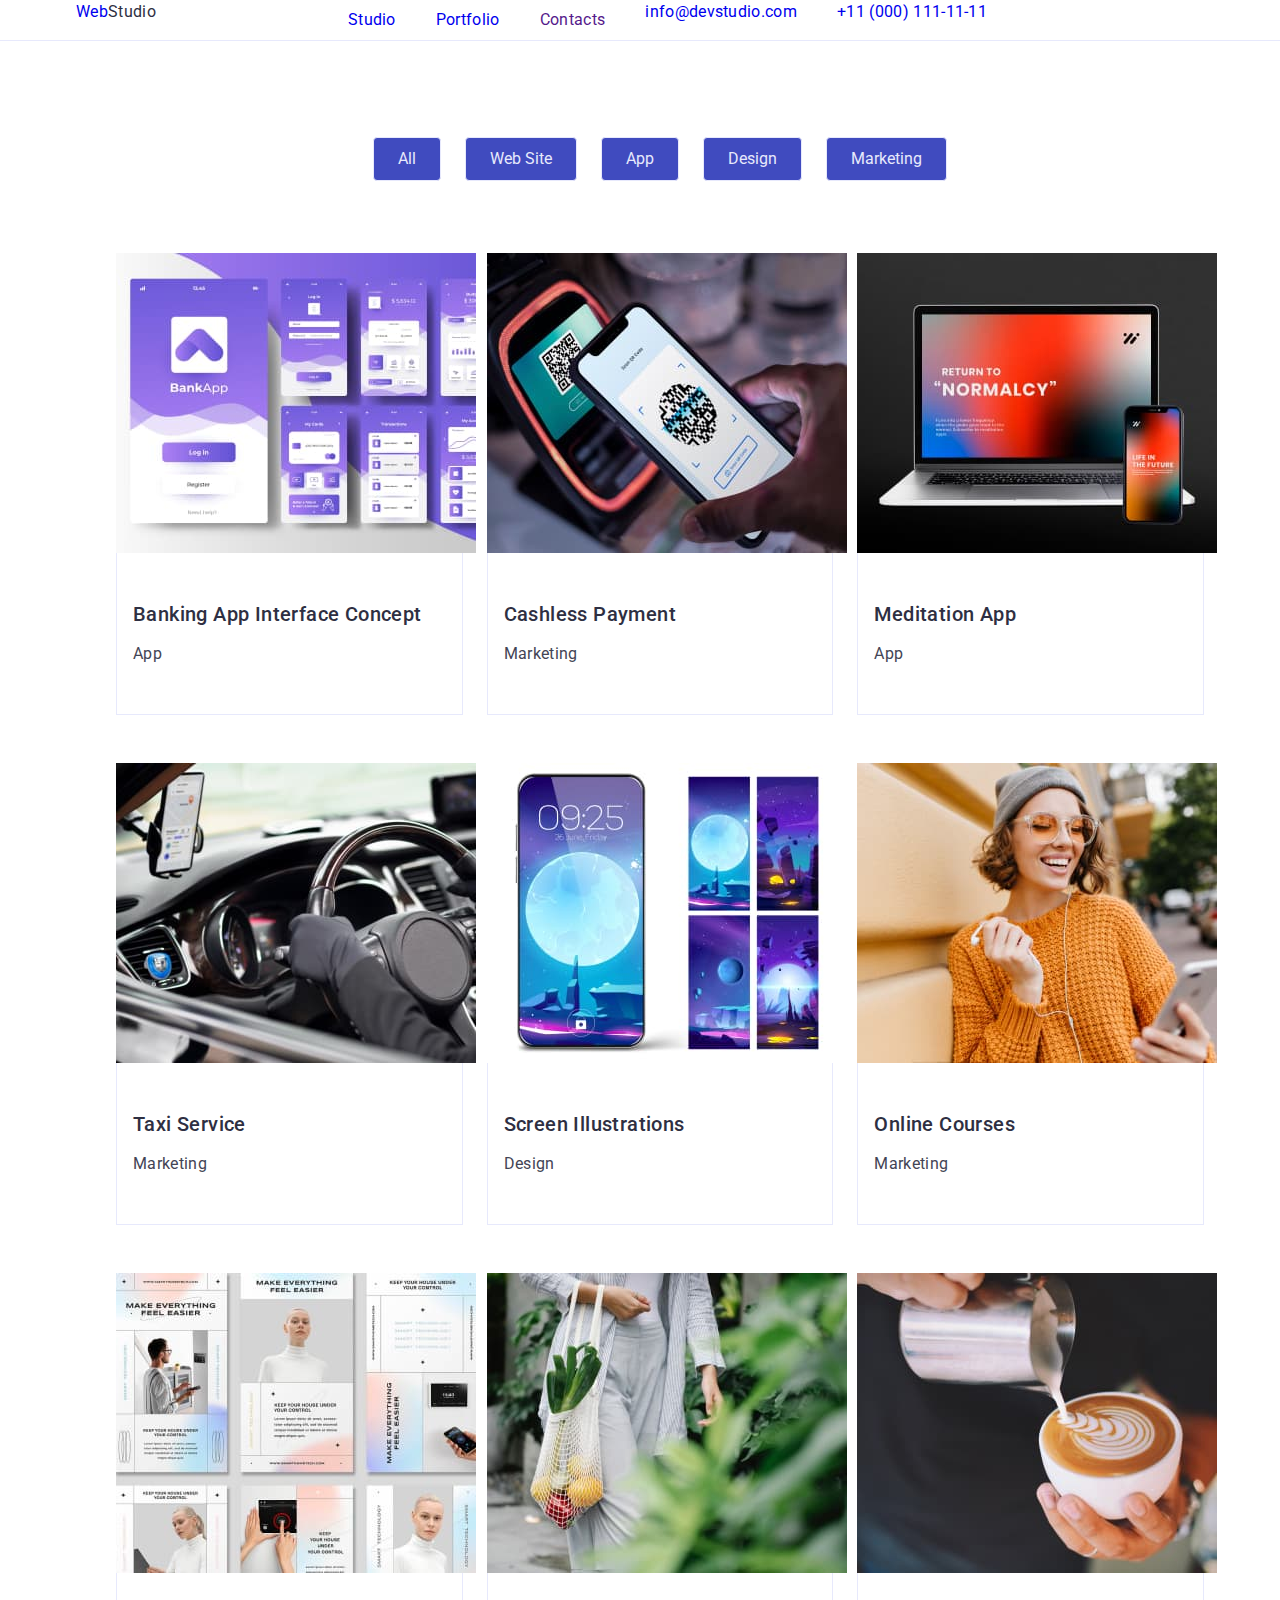
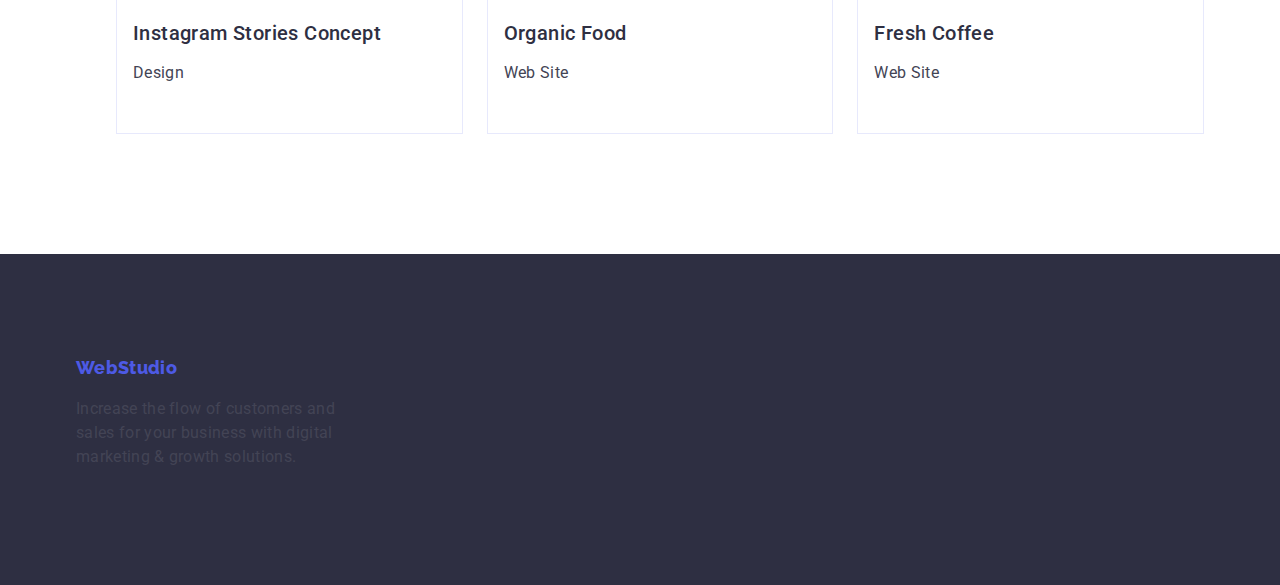
==== commit 07a125d3: "button-text-decoration" ====
--- a/portfolio.html
+++ b/portfolio.html
@@ -63,7 +63,7 @@
       <section class="menu-items">
         <div class="container">
           <h1 class="visually-hidden">Gallery</h1>
-          <ul class="filters-list list">
+          <ul class="filters-list-list">
             <li>
               <button type="button" class="filter-btn">All</button>
             </li>
@@ -80,7 +80,7 @@
             </li>
           </ul>
           
-          <ul class="portfolio-list list">
+          <ul class="portfolio-list-list">
             <li class="portfolio-item">
               <a class="portfolio-link-link" href="">
                 <img
@@ -96,7 +96,7 @@
             </li>
 
             <li class="portfolio-item">
-              <a class="portfolio-link link" href="">
+              <a class="portfolio-link-link" href="">
                 <img
                   src="./images/portfolio/cashless.jpg"
                   alt="cashless"
@@ -110,7 +110,7 @@
             </li>
 
             <li class="portfolio-item">
-              <a class="portfolio-link link" href="">
+              <a class="portfolio-link-link" href="">
                 <img
                   src="./images/portfolio/meditation.jpg"
                   alt="meditation app"
@@ -124,7 +124,7 @@
             </li>
 
             <li class="portfolio-item">
-              <a class="portfolio-link link" href="">
+              <a class="portfolio-link-link" href="">
                 <img
                   src="./images/portfolio/taxi-service.jpg"
                   alt="taxi-service"
@@ -139,7 +139,7 @@
             </li>
 
             <li class="portfolio-item">
-              <a class="portfolio-link link" href="">
+              <a class="portfolio-link-link" href="">
                 <img
                   src="./images/portfolio/screen.jpg"
                   alt="screen"
@@ -153,7 +153,7 @@
             </li>
 
             <li class="portfolio-item">
-              <a class="portfolio-link link" href="">
+              <a class="portfolio-link-link" href="">
                 <img
                   src="./images/portfolio/online-courses.jpg"
                   alt="online courses"
@@ -167,7 +167,7 @@
             </li>
 
             <li class="portfolio-item">
-              <a class="portfolio-link link" href="">
+              <a class="portfolio-link-link" href="">
                 <img
                   src="./images/portfolio/instagram.jpg"
                   alt="instagram stories"
@@ -181,7 +181,7 @@
             </li>
 
             <li class="portfolio-item">
-              <a class="portfolio-link link" href="">
+              <a class="portfolio-link-link" href="">
                 <img
                   src="./images/portfolio/organic-food.jpg"
                   alt="organic food"
@@ -195,7 +195,7 @@
             </li>
 
             <li class="portfolio-item">
-              <a class="portfolio-link link" href="">
+              <a class="portfolio-link-link" href="">
                 <img
                   src="./images/portfolio/fresh-coffee.jpg"
                   alt="fresh coffee"
--- a/css/style.css
+++ b/css/style.css
@@ -30,7 +30,10 @@
     padding-left: 15px;
     padding-right: 15px;
     width: 1158px;
-}
+
+}
+
+
 
 .list {
     list-style: none;
@@ -42,17 +45,20 @@
 
 .hero-title {
     max-width: 496px;
+
 }
 
 /* Header */
+
 
 .header-nav {
     border-bottom: 1px solid var(--filter-border-color);
 
 }
 
-
-
+.header-nav> :first-child {
+    display: flex;
+}
 
 .page-header {
     display: flex;
@@ -81,6 +87,7 @@
     gap: 40px;
     margin: 0;
     margin-bottom: 0;
+    list-style: none;
 }
 
 .site-nav-link {
@@ -116,12 +123,29 @@
 
 /* Hero section */
 
+.container {
+    margin-left: auto;
+    margin-right: auto;
+    padding-left: 15px;
+    padding-right: 15px;
+    width: 1158px;
+
+
+}
+
 .hero {
     padding: 188px 0;
+    padding-top: 188px;
+    padding-bottom: 188px;
+    background-color: var(--title-text-color);
+    text-align: center;
+
 }
 
 .hero-title {
     max-width: 496px;
+
+
 }
 
 .button {
@@ -166,17 +190,20 @@
     overflow: hidden;
 }
 
-.about-list-list {
-    display: flex;
-    gap: 24px;
-    margin: 0;
-    margin-bottom: 0;
-}
-
 .list-about {
     width: calc((100% - 3 * 24px) / 4);
 
 }
+
+.about-list-list {
+    display: flex;
+    gap: 24px;
+    margin: 0;
+    margin-bottom: 0;
+    list-style: none;
+}
+
+
 
 .about-title {
     color: var(--title-text-color);
@@ -208,6 +235,7 @@
     gap: 24px;
     margin: 0;
     margin-bottom: 0;
+    list-style: none;
 }
 
 
@@ -227,6 +255,7 @@
 /* Team Section */
 .team {
     padding: 120px 0;
+
 }
 
 
@@ -242,6 +271,7 @@
 
 .team-title-common-title {
     margin-bottom: 72px;
+
 }
 
 .team-list-list {
@@ -249,10 +279,11 @@
     gap: 24px;
     margin: 0;
     margin-bottom: 0;
+    list-style: none;
 }
 
 .team-item {
-    width: calc((100% - 3 * 24px) / 4);
+    width: calc((100% - 72px) / 4);
     border-radius: 0px 0px 4px 4px;
 }
 
@@ -281,6 +312,7 @@
 }
 
 .container {
+
     margin-left: auto;
     margin-right: auto;
     padding-left: 15px;
@@ -291,6 +323,7 @@
 .header-logo-link {
     display: inline-block;
     margin-bottom: 16px;
+    text-decoration: none;
 }
 
 .card-title {
@@ -321,6 +354,10 @@
 /* Hero*/
 .header-page {
     border-bottom: 1px solid #e7e9fc;
+}
+
+.header-page> :first-child {
+    display: flex;
 }
 
 .container {
@@ -372,6 +409,7 @@
     gap: 40px;
     margin: 0;
     margin-bottom: 0;
+
 }
 
 .site-nav-link {
@@ -383,6 +421,7 @@
     gap: 40px;
     margin: 0;
     margin-bottom: 0;
+    list-style: none;
 }
 
 /* /Hero */
@@ -391,6 +430,7 @@
 .menu-items {
     padding-top: 96px;
     padding-bottom: 120px;
+
 }
 
 .container {
@@ -399,6 +439,8 @@
     padding-left: 15px;
     padding-right: 15px;
     width: 1158px;
+
+
 }
 
 .visually-hidden {
@@ -415,12 +457,14 @@
 }
 
 
-.filters-list {
+.filters-list-list {
     display: flex;
     justify-content: center;
     gap: 24px;
     margin: 0;
-    margin-bottom: 0;
+    margin-bottom: 72px;
+    list-style: none;
+
 }
 
 .filter-btn {
@@ -429,28 +473,41 @@
     background-color: #404BBF;
     color: #E7E9FC;
     border-radius: 4px;
+    list-style: none;
 }
 
 .filter-btn:hover {
+    padding: 12px 24px;
     background-color: #E7E9FC;
     color: #404BBF;
     border: 1px solid transparent;
+    border-radius: 4px;
+
 }
 
 .filter-btn:focus {
+    padding: 12px 24px;
     background-color: #404BBF;
     color: #E7E9FC;
     border: 1px solid transparent;
-}
-
-.portfolio-list {
+    border-radius: 4px;
+}
+
+.portfolio-link-link {
+    text-decoration: none;
+}
+
+.portfolio-list-list {
     display: flex;
     flex-wrap: wrap;
     column-gap: 24px;
     row-gap: 48px;
-    width: calc((100% - 48px) / 3);
-    margin: 0;
-    margin-bottom: 0;
+    margin: 0;
+    margin-bottom: 0;
+    justify-content: center;
+    list-style: none;
+
+
 }
 
 .portfolio-item {
@@ -462,6 +519,7 @@
     padding: 32px 16px;
     border: 1px solid #e7e9fc;
     border-top: none;
+    text-decoration: none;
 }
 
 .card-title {
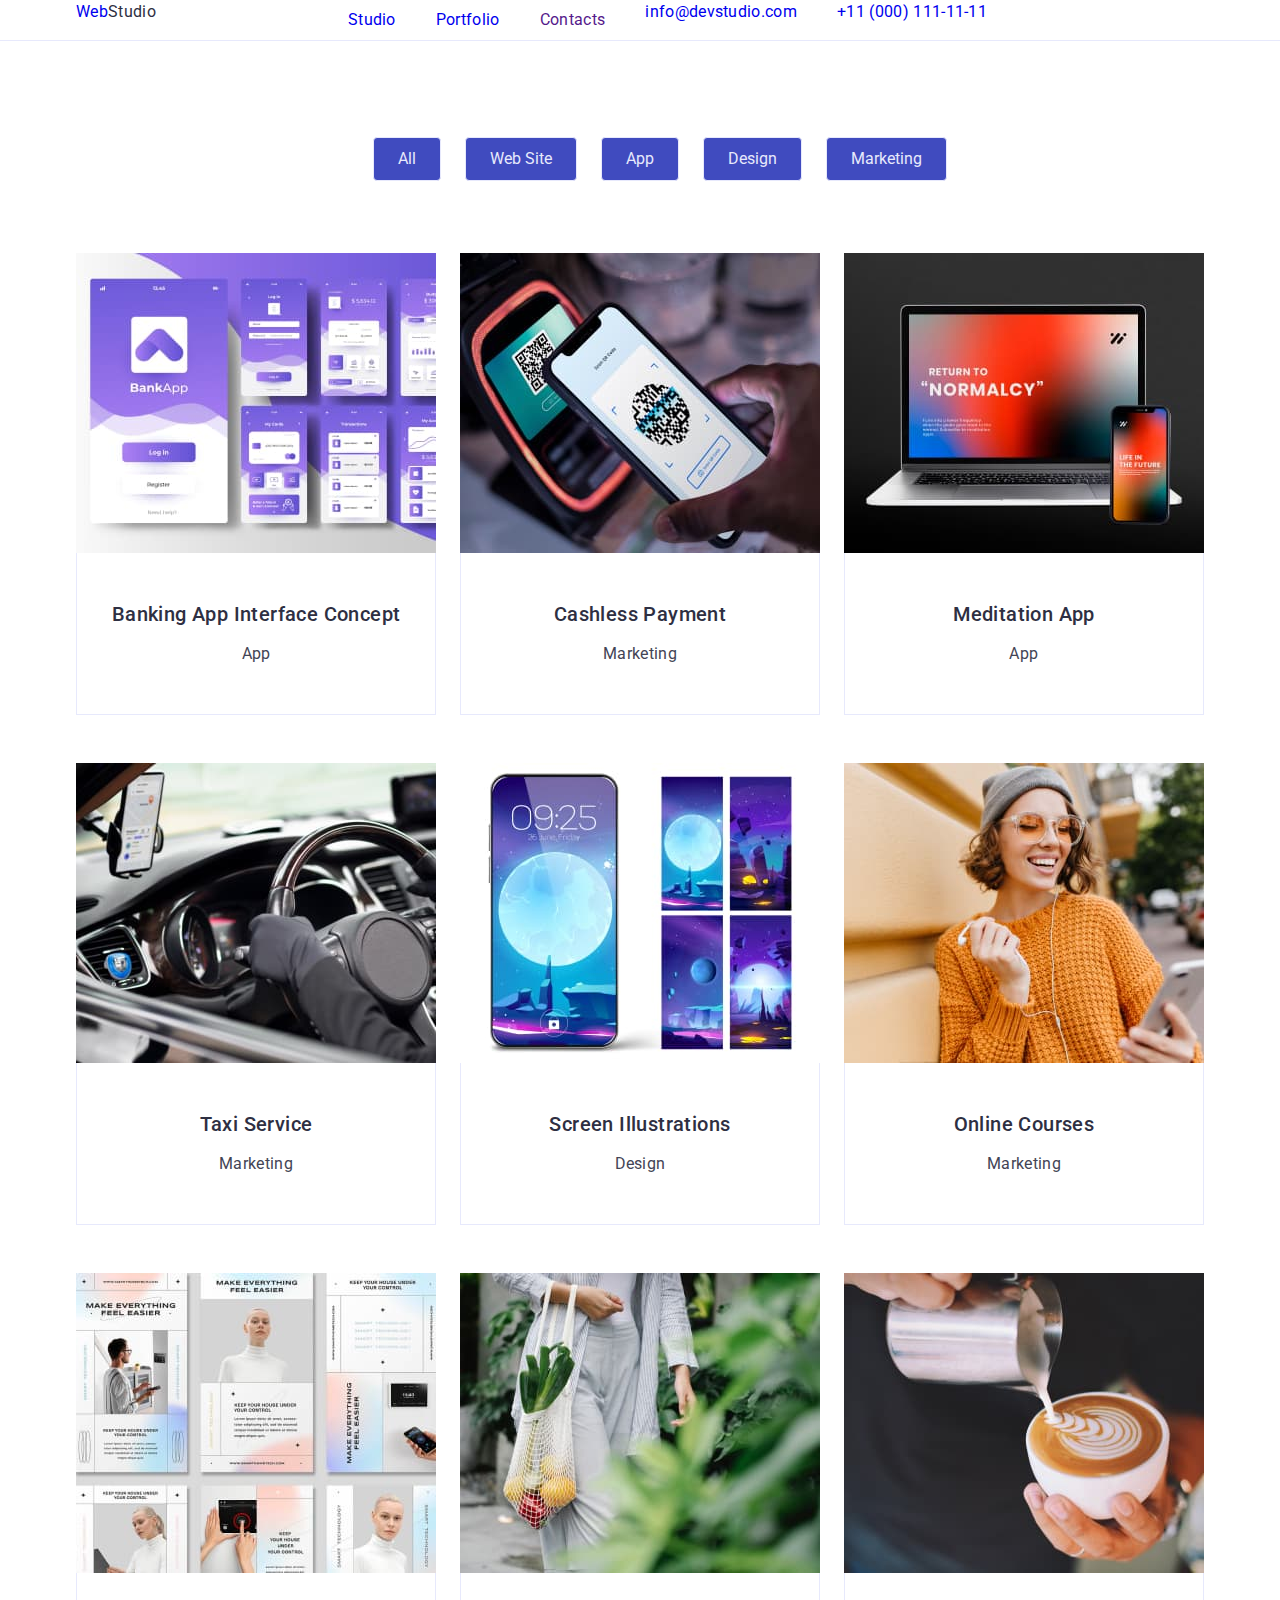
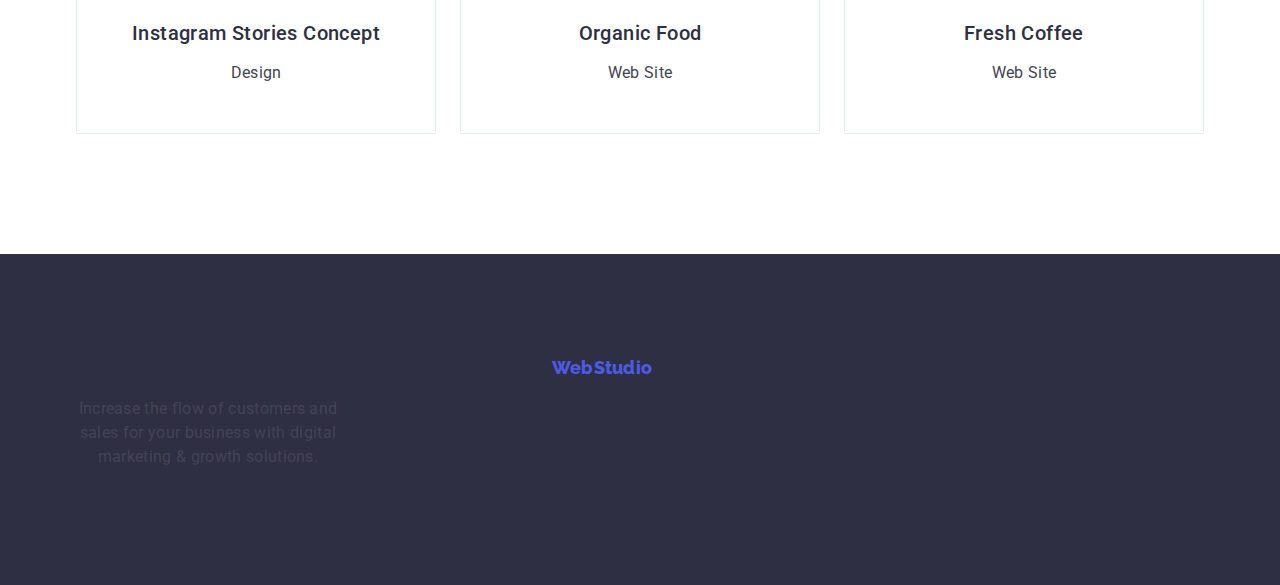
==== commit ff8b1061: "li" ====
--- a/portfolio.html
+++ b/portfolio.html
@@ -76,10 +76,11 @@
             <li>
               <button type="button" class="filter-btn">Design</button>
             </li>
+            <li>
               <button type="button" class="filter-btn">Marketing</button>
             </li>
           </ul>
-          
+
           <ul class="portfolio-list-list">
             <li class="portfolio-item">
               <a class="portfolio-link-link" href="">
--- a/css/style.css
+++ b/css/style.css
@@ -25,6 +25,7 @@
 
 /* Hero */
 .container {
+
     margin-left: auto;
     margin-right: auto;
     padding-left: 15px;
@@ -52,12 +53,17 @@
 
 
 .header-nav {
+    width: 1440px;
+    height: 72px;
     border-bottom: 1px solid var(--filter-border-color);
+    text-align: center;
+    letter-spacing: 0.02em;
 
 }
 
 .header-nav> :first-child {
     display: flex;
+
 }
 
 .page-header {
@@ -95,11 +101,15 @@
 
 }
 
+
+
 .contacts-list {
     display: flex;
     gap: 40px;
-    margin: 0;
-    margin-bottom: 0;
+    margin: -10px;
+    margin-bottom: 0;
+
+
 }
 
 img {
@@ -114,12 +124,16 @@
 
 .main-address {
     font-style: normal;
+
 }
 
 .contacts {
     display: flex;
     gap: 40px;
-}
+
+}
+
+.site-adress {}
 
 /* Hero section */
 
@@ -129,6 +143,7 @@
     padding-left: 15px;
     padding-right: 15px;
     width: 1158px;
+    text-align: center;
 
 
 }
@@ -140,17 +155,28 @@
     background-color: var(--title-text-color);
     text-align: center;
 
+
 }
 
 .hero-title {
     max-width: 496px;
+    color: #ffffff;
+    font-family: 'Roboto';
+    font-style: normal;
+    font-weight: 700;
+    font-size: 56px;
+    line-height: 60px;
+    text-align: center;
+    letter-spacing: 0.02em;
+
+
 
 
 }
 
 .button {
     display: block;
-    margin: center;
+    margin: 0 auto;
     min-width: 169px;
     height: 56px;
     border: none;
@@ -191,14 +217,14 @@
 }
 
 .list-about {
-    width: calc((100% - 3 * 24px) / 4);
-
+
+    width: calc((100% – 72px)/4);
 }
 
 .about-list-list {
     display: flex;
     gap: 24px;
-    margin: 0;
+    padding: 0;
     margin-bottom: 0;
     list-style: none;
 }
@@ -233,7 +259,7 @@
 .gallery-list-list {
     display: flex;
     gap: 24px;
-    margin: 0;
+    padding: 0;
     margin-bottom: 0;
     list-style: none;
 }
@@ -277,7 +303,7 @@
 .team-list-list {
     display: flex;
     gap: 24px;
-    margin: 0;
+    padding: 0;
     margin-bottom: 0;
     list-style: none;
 }
@@ -502,7 +528,7 @@
     flex-wrap: wrap;
     column-gap: 24px;
     row-gap: 48px;
-    margin: 0;
+    padding: 0;
     margin-bottom: 0;
     justify-content: center;
     list-style: none;
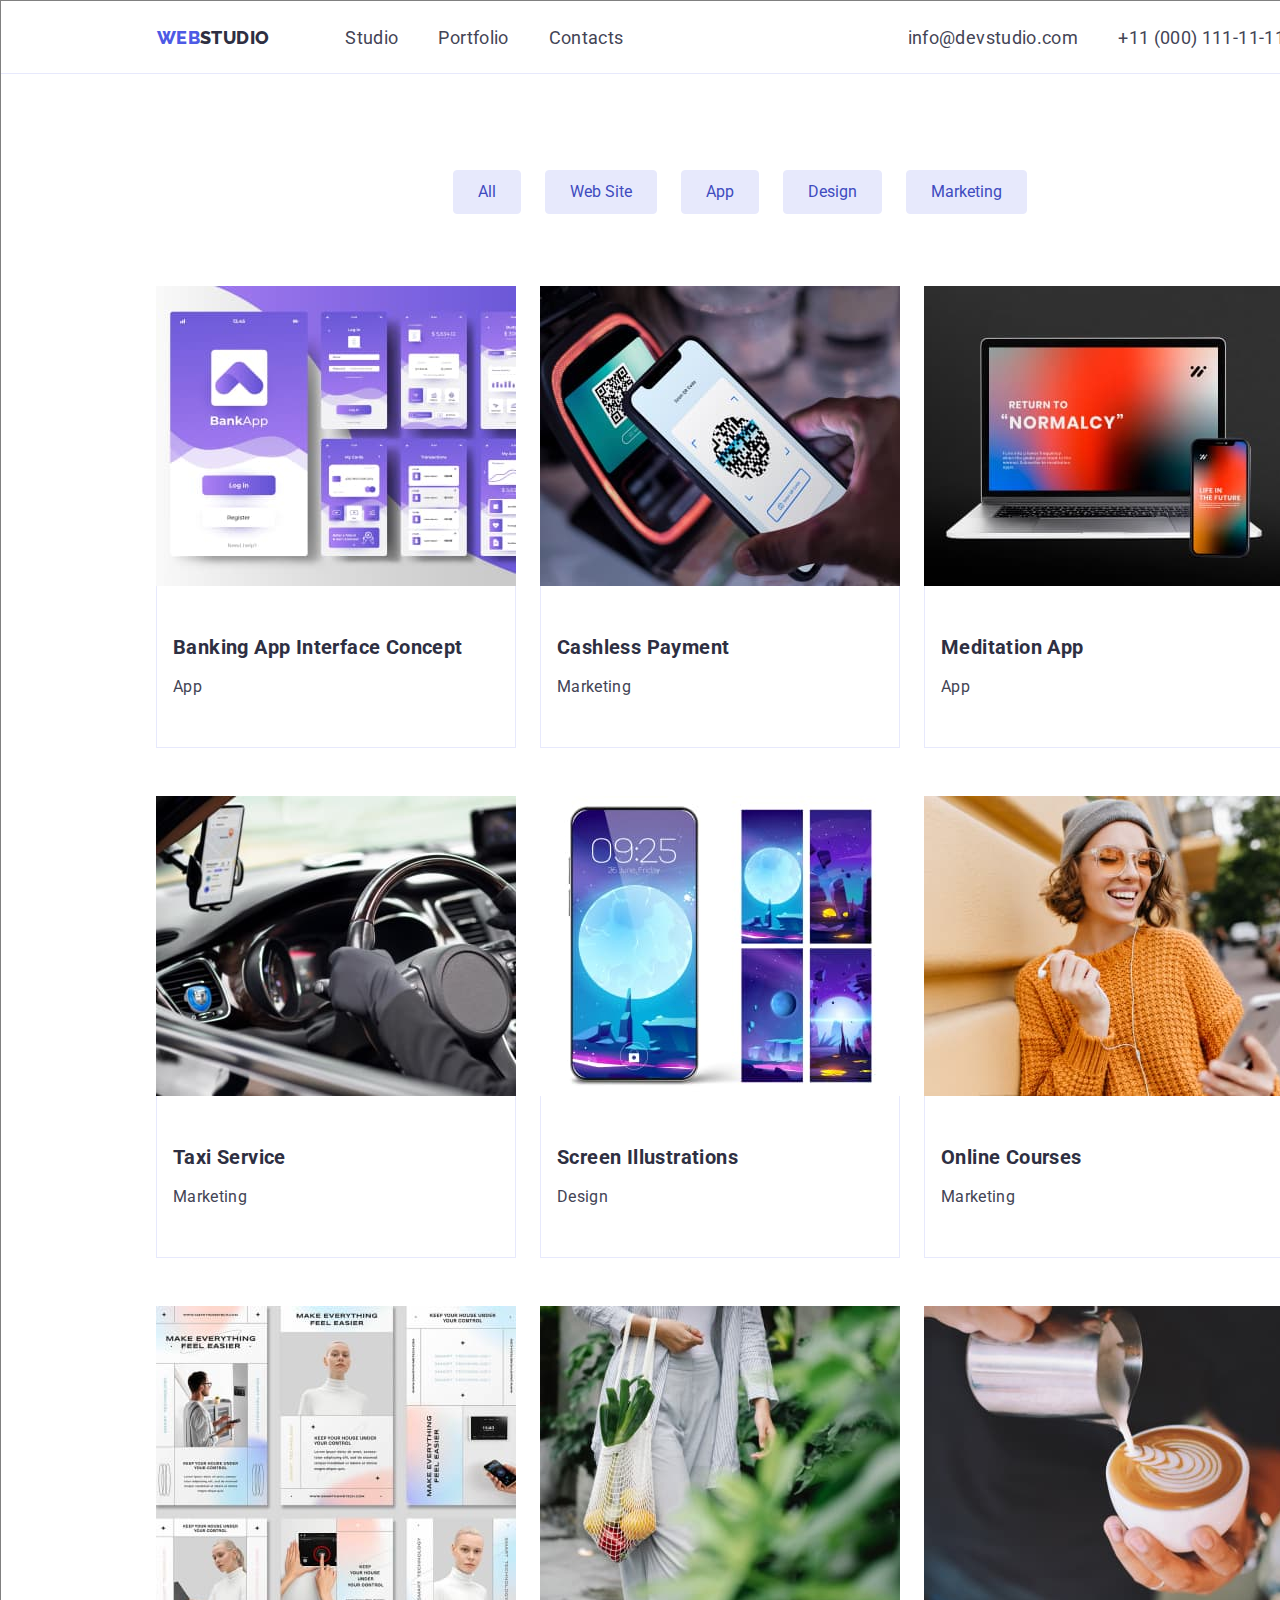
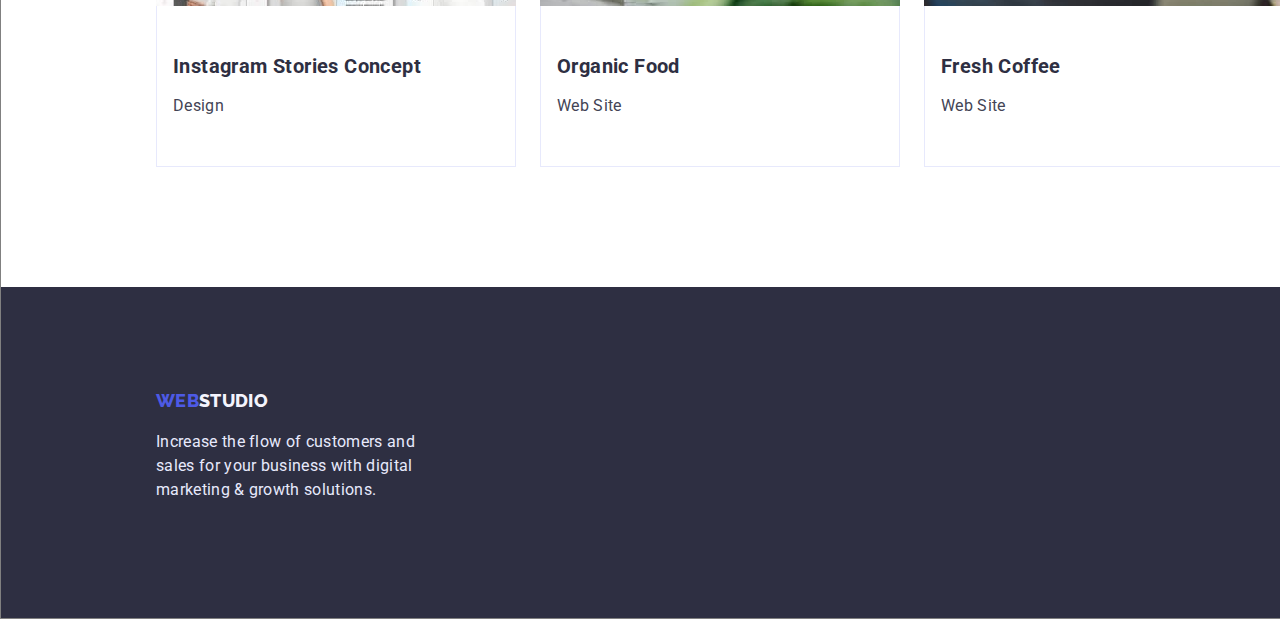
==== commit 7f424acd: "new" ====
--- a/portfolio.html
+++ b/portfolio.html
@@ -7,40 +7,40 @@
     <title>WebStudio</title>
     <link rel="preconnect" href="https://fonts.googleapis.com" />
     <link rel="preconnect" href="https://fonts.gstatic.com" crossorigin />
-    <link rel="preconnect" href="https://fonts.googleapis.com" />
-    <link rel="preconnect" href="https://fonts.gstatic.com" crossorigin />
     <link
-      href="https://fonts.googleapis.com/css2?family=Raleway:wght@800&family=Roboto:wght@500;700&display=swap"
+      href="https://fonts.googleapis.com/css2?family=Raleway:wght@800&family=Roboto:wght@400,500;700&display=swap"
       rel="stylesheet"
     />
+
     <link
       rel="stylesheet"
       href="https://cdn.jsdelivr.net/npm/modern-normalize@1.1.0/modern-normalize.min.css"
     />
     <link rel="stylesheet" href="./css/style.css" />
   </head>
-  <body class="page">
-    <header class="header-page">
+  <body>
+    <header class="header-nav">
       <div class="container">
-        <nav class="portfolio">
-          <a href="./index.html" class="header-logo-link"
-            >Web<span class="header-logo-accent">Studio</span></a
+        <nav class="page-header">
+          <a href="./index.html" class="header-logo-accent link"
+            >Web<span class="header-logo">Studio</span></a
           >
 
-          <ul class="site-nav-list list">
-            <li>
+          <ul class="site-nav-list">
+            <li class="site-menu">
               <a href="./index.html" class="site-nav-link link">Studio</a>
             </li>
-            <li>
+            <li class="site-menu">
               <a href="./portfolio.html" class="site-nav-link link"
                 >Portfolio</a
               >
             </li>
-            <li>
+            <li class="site-menu">
               <a href="" class="site-nav-link link">Contacts</a>
             </li>
           </ul>
         </nav>
+
         <address class="main-address">
           <ul class="contacts-list">
             <li>
@@ -48,7 +48,7 @@
                 >info@devstudio.com</a
               >
             </li>
-            <li>
+            <li class="site-adress">
               <a href="tel:+110001111111" class="contacts-link link"
                 >+11 (000) 111-11-11</a
               >
@@ -213,8 +213,8 @@
       </section>
     </main>
     <footer class="footer-main">
-      <div class="container">
-        <a href="./index.html" class="header-logo link"
+      <div class="container footer-logotype">
+        <a href="./index.html" class="header-logo-accent"
           >Web<span class="footer-logo">Studio</span></a
         >
         <p class="footer-info">
--- a/css/style.css
+++ b/css/style.css
@@ -1,10 +1,13 @@
 body {
-    color: var(--primary-text-color);
+    /* color: var(--primary-text-color); */
     font-family: 'Roboto', sans-serif;
     font-size: 16px;
+    width: 1440px;
     line-height: 1.5;
     letter-spacing: 0.02em;
     background-color: var(--hero-color);
+    border: 1px solid grey;
+    margin: auto
 }
 
 img {
@@ -25,16 +28,25 @@
 
 /* Hero */
 .container {
-
-    margin-left: auto;
-    margin-right: auto;
+    margin: auto;
     padding-left: 15px;
     padding-right: 15px;
     width: 1158px;
-
-}
-
-
+    text-align: center;
+}
+
+.hero-text {
+    display: flex;
+    flex-direction: column;
+    align-items: center;
+
+}
+
+.her .hero {
+    display: flex;
+    flex-direction: column;
+    align-items: center;
+}
 
 .list {
     list-style: none;
@@ -54,16 +66,24 @@
 
 .header-nav {
     width: 1440px;
-    height: 72px;
     border-bottom: 1px solid var(--filter-border-color);
     text-align: center;
     letter-spacing: 0.02em;
-
-}
-
-.header-nav> :first-child {
-    display: flex;
-
+    font-size: 18px
+}
+
+.header-nav a:hover,
+.main-address a:hover {
+    color: var(--accent-color);
+
+}
+
+.header-nav .container {
+    display: flex;
+    height: 72px;
+    align-items: center;
+    width: 1158px;
+    justify-content: space-between;
 }
 
 .page-header {
@@ -73,19 +93,19 @@
 
 .header-logo {
     color: var(--title-text-color);
+    font-weight: 800;
+    font-family: 'Raleway', sans-serif;
+    font-size: 18px;
+}
+
+.header-logo-accent {
     color: var(--accent-color);
     font-weight: 800;
     font-family: 'Raleway', sans-serif;
     font-size: 18px;
-}
-
-.header-logo {
-    margin-right: 76px;
-}
-
-.header-logo-accent {
-    color: var(--accent-color);
-    color: var(--title-text-color);
+    text-transform: uppercase;
+    text-decoration: none;
+
 }
 
 .site-nav-list {
@@ -94,10 +114,13 @@
     margin: 0;
     margin-bottom: 0;
     list-style: none;
+    padding-inline-start: 0px;
+
 }
 
 .site-nav-link {
     padding: 24px 0;
+    color: var(--primary-text-color);
 
 }
 
@@ -123,8 +146,8 @@
 
 
 .main-address {
+    display: block;
     font-style: normal;
-
 }
 
 .contacts {
@@ -133,20 +156,10 @@
 
 }
 
-.site-adress {}
+
 
 /* Hero section */
 
-.container {
-    margin-left: auto;
-    margin-right: auto;
-    padding-left: 15px;
-    padding-right: 15px;
-    width: 1158px;
-    text-align: center;
-
-
-}
 
 .hero {
     padding: 188px 0;
@@ -160,7 +173,7 @@
 
 .hero-title {
     max-width: 496px;
-    color: #ffffff;
+    color: var(--hero-color);
     font-family: 'Roboto';
     font-style: normal;
     font-weight: 700;
@@ -168,24 +181,24 @@
     line-height: 60px;
     text-align: center;
     letter-spacing: 0.02em;
-
-
-
-
 }
 
 .button {
-    display: block;
+    color: var(--hero-color);
     margin: 0 auto;
     min-width: 169px;
     height: 56px;
     border: none;
-    background-color: #4d5ae5;
+    background-color: var(--accent-color);
     border-radius: 4px;
     cursor: pointer;
 
 }
 
+.button:hover {
+    background-color: var(--button-second-color);
+
+}
 
 
 /* About Section */
@@ -194,13 +207,6 @@
     padding: 120px 0;
 }
 
-.container {
-    margin-left: auto;
-    margin-right: auto;
-    padding-left: 0 15px;
-    padding-right: 0 15px;
-    width: 1158px;
-}
 
 
 .visually-hidden {
@@ -217,8 +223,8 @@
 }
 
 .list-about {
-
     width: calc((100% – 72px)/4);
+
 }
 
 .about-list-list {
@@ -227,6 +233,7 @@
     padding: 0;
     margin-bottom: 0;
     list-style: none;
+    text-align: left;
 }
 
 
@@ -234,7 +241,7 @@
 .about-title {
     color: var(--title-text-color);
     font-weight: 700;
-    font-weight: 500;
+
     font-size: 20px;
     line-height: 1.2;
     letter-spacing: 0.02em;
@@ -274,6 +281,8 @@
 
 .gallery-title-common-title {
     margin-bottom: 72px;
+    font-weight: 700;
+    font-size: 36px;
 }
 
 /* /What are we doing section */
@@ -281,23 +290,17 @@
 /* Team Section */
 .team {
     padding: 120px 0;
-
-}
-
-
-.container {
-    margin-left: auto;
-    margin-right: auto;
-    padding-left: 15px;
-    padding-right: 15px;
-    width: 1158px;
-}
+    background-color: var(--footer-logo-color);
+
+}
+
 
 
 
 .team-title-common-title {
     margin-bottom: 72px;
-
+    font-weight: 700;
+    font-size: 36px;
 }
 
 .team-list-list {
@@ -311,6 +314,8 @@
 .team-item {
     width: calc((100% - 72px) / 4);
     border-radius: 0px 0px 4px 4px;
+    background-color: var(--hero-color);
+    box-shadow: 01px 1px 6px rgba(46, 47, 66, 0.08), 0px 1px 1px rgba(46, 47, 66, 0.16), 0px 2px 1px rgba(46, 47, 66, 0.08);
 }
 
 .name-position {
@@ -337,14 +342,14 @@
     padding: 100px 0;
 }
 
-.container {
-
-    margin-left: auto;
-    margin-right: auto;
-    padding-left: 15px;
-    padding-right: 15px;
-    width: 1158px;
-}
+.footer-logo {
+    color: var(--footer-logo-color);
+    font-weight: 800;
+    font-family: 'Raleway', sans-serif;
+    font-size: 18px;
+
+}
+
 
 .header-logo-link {
     display: inline-block;
@@ -353,7 +358,7 @@
 }
 
 .card-title {
-    font-weight: 500;
+    font-weight: 700;
     font-size: 20px;
     line-height: 1.5;
     line-height: 1.2;
@@ -370,6 +375,11 @@
 
 .footer-info {
     max-width: 264px;
+    color: var(--filter-border-color);
+}
+
+.footer-logotype {
+    text-align: left;
 }
 
 /* /Footer */
@@ -379,21 +389,14 @@
 
 /* Hero*/
 .header-page {
-    border-bottom: 1px solid #e7e9fc;
+    border-bottom: 1px solid var(--filter-border-color);
 }
 
 .header-page> :first-child {
     display: flex;
 }
 
-.container {
-
-    margin-left: auto;
-    margin-right: auto;
-    padding-left: 15px;
-    padding-right: 15px;
-    width: 1158px;
-}
+
 
 .container-nav {
     display: flex;
@@ -420,6 +423,9 @@
 .portfolio {
     display: flex;
     align-items: center;
+    flex-wrap: wrap;
+    align-content: center;
+    justify-content: center;
 }
 
 .header-logo-link {
@@ -448,6 +454,11 @@
     margin: 0;
     margin-bottom: 0;
     list-style: none;
+}
+
+
+.contacts-list a {
+    color: var(--primary-text-color);
 }
 
 /* /Hero */
@@ -459,15 +470,6 @@
 
 }
 
-.container {
-    margin-left: auto;
-    margin-right: auto;
-    padding-left: 15px;
-    padding-right: 15px;
-    width: 1158px;
-
-
-}
 
 .visually-hidden {
     position: absolute;
@@ -495,17 +497,17 @@
 
 .filter-btn {
     padding: 12px 24px;
-    border: 1px solid #e7e9fc;
-    background-color: #404BBF;
-    color: #E7E9FC;
+    border: 1px solid var(--filter-border-color);
+    background-color: var(--filter-border-color);
+    color: var(--button-second-color);
     border-radius: 4px;
     list-style: none;
 }
 
 .filter-btn:hover {
     padding: 12px 24px;
-    background-color: #E7E9FC;
-    color: #404BBF;
+    background-color: var(--button-second-color);
+    color: var(--filter-border-color);
     border: 1px solid transparent;
     border-radius: 4px;
 
@@ -513,8 +515,8 @@
 
 .filter-btn:focus {
     padding: 12px 24px;
-    background-color: #404BBF;
-    color: #E7E9FC;
+    background-color: var(--filter-border-color);
+    color: var(--button-second-color);
     border: 1px solid transparent;
     border-radius: 4px;
 }
@@ -543,9 +545,10 @@
 
 .name-сategory {
     padding: 32px 16px;
-    border: 1px solid #e7e9fc;
+    border: 1px solid var(--filter-border-color);
     border-top: none;
     text-decoration: none;
+    text-align: left;
 }
 
 .card-title {
